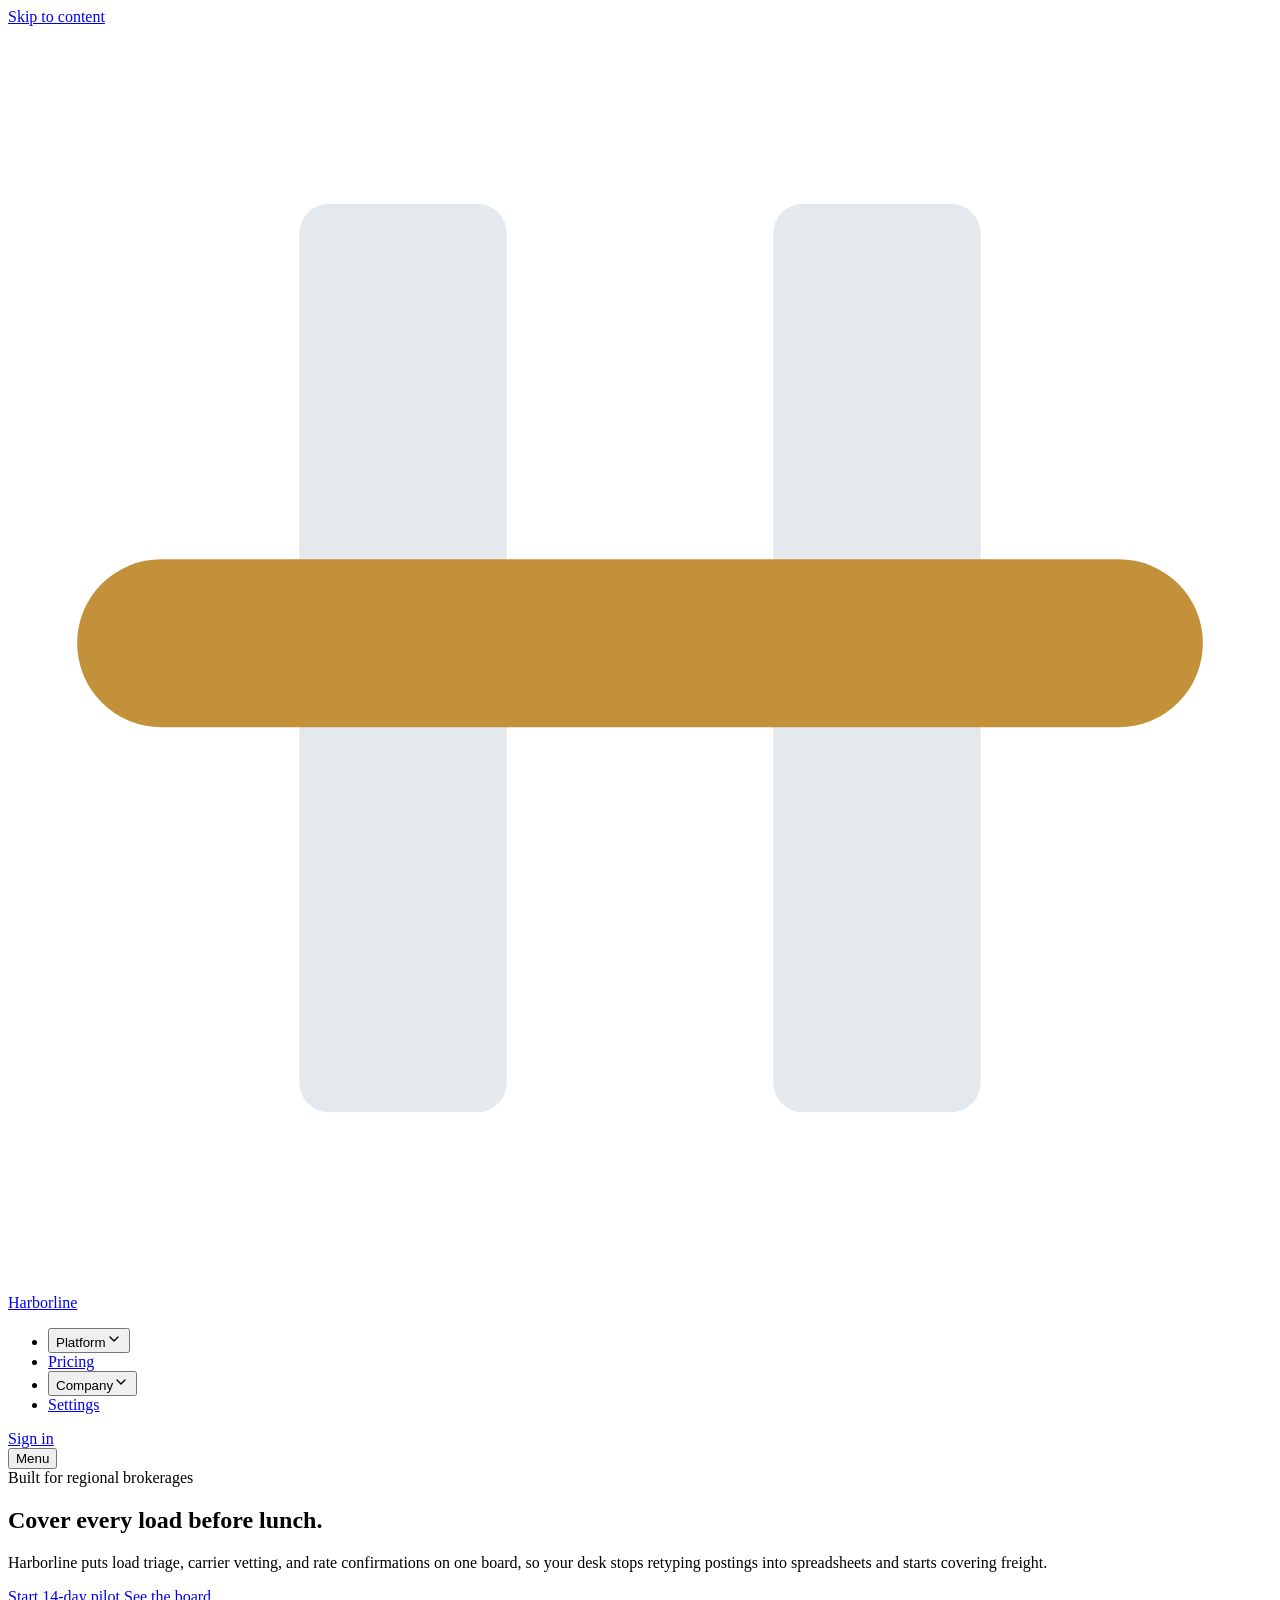
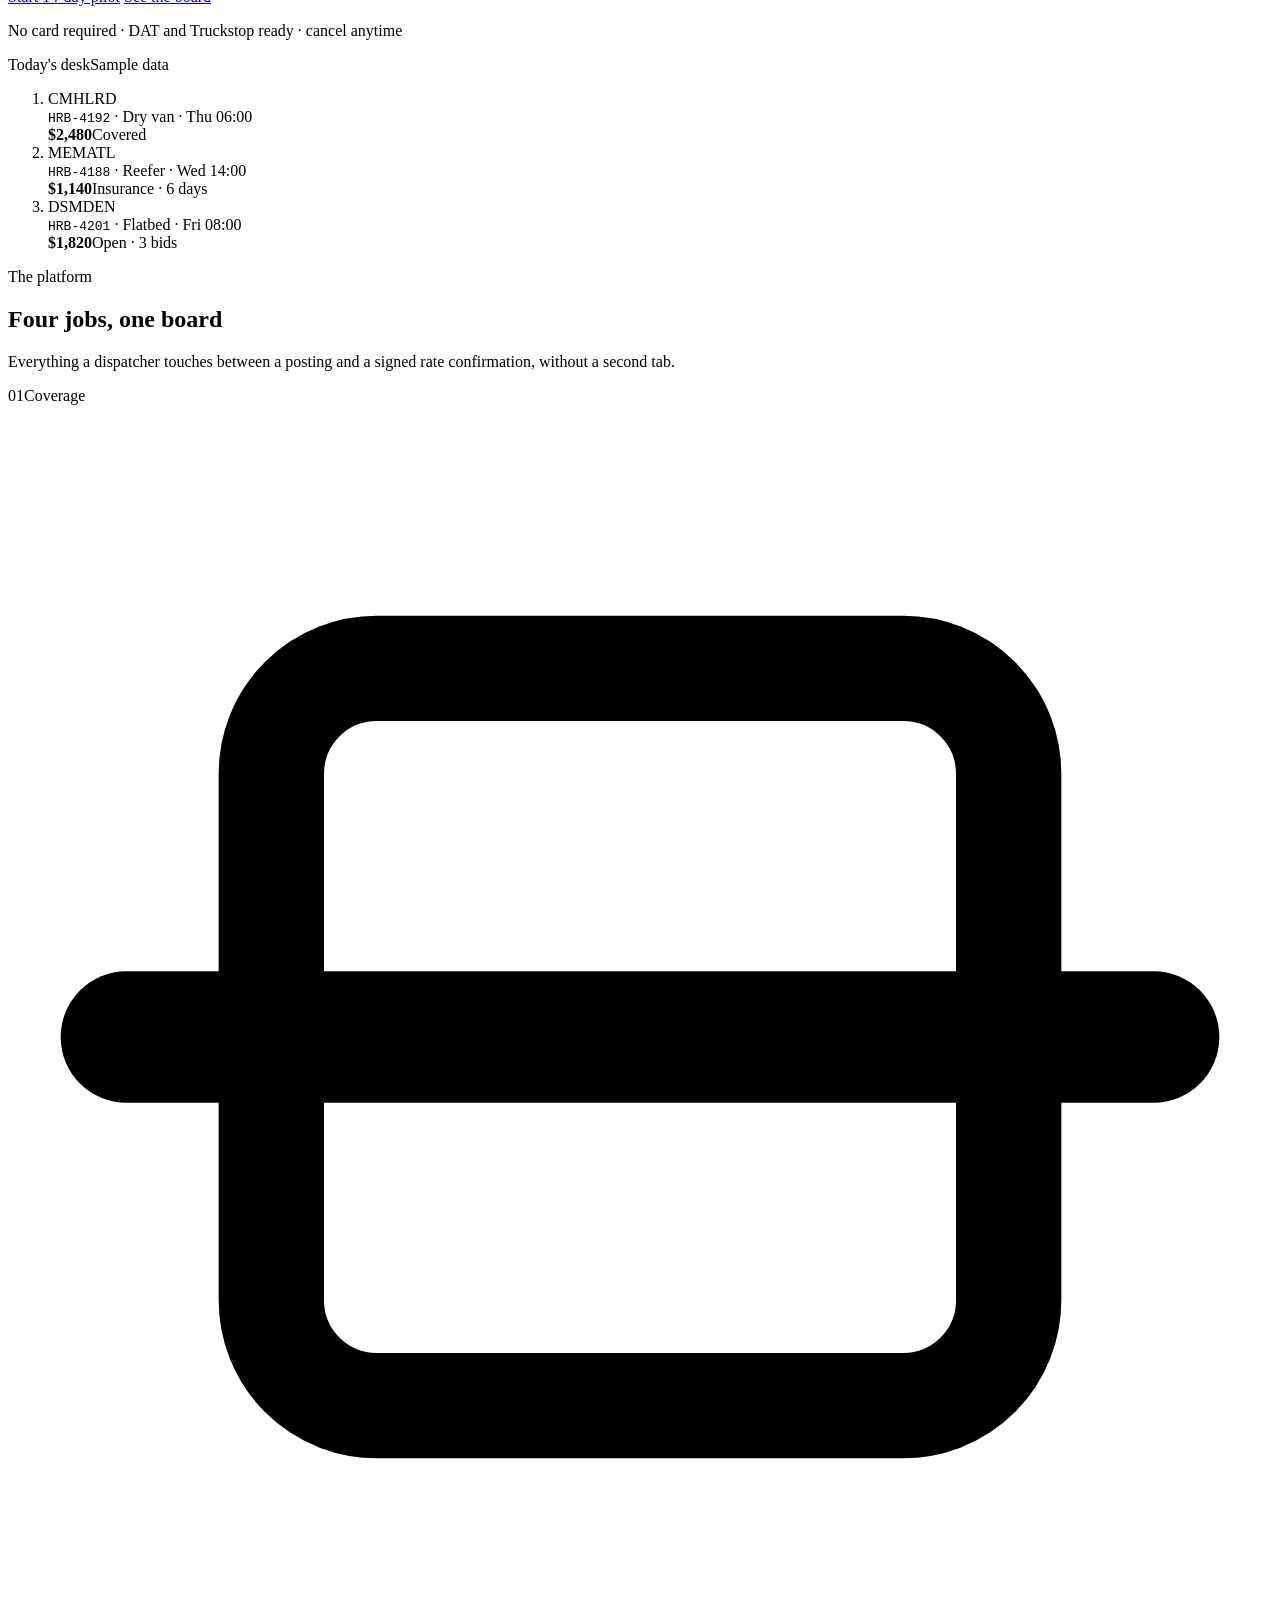
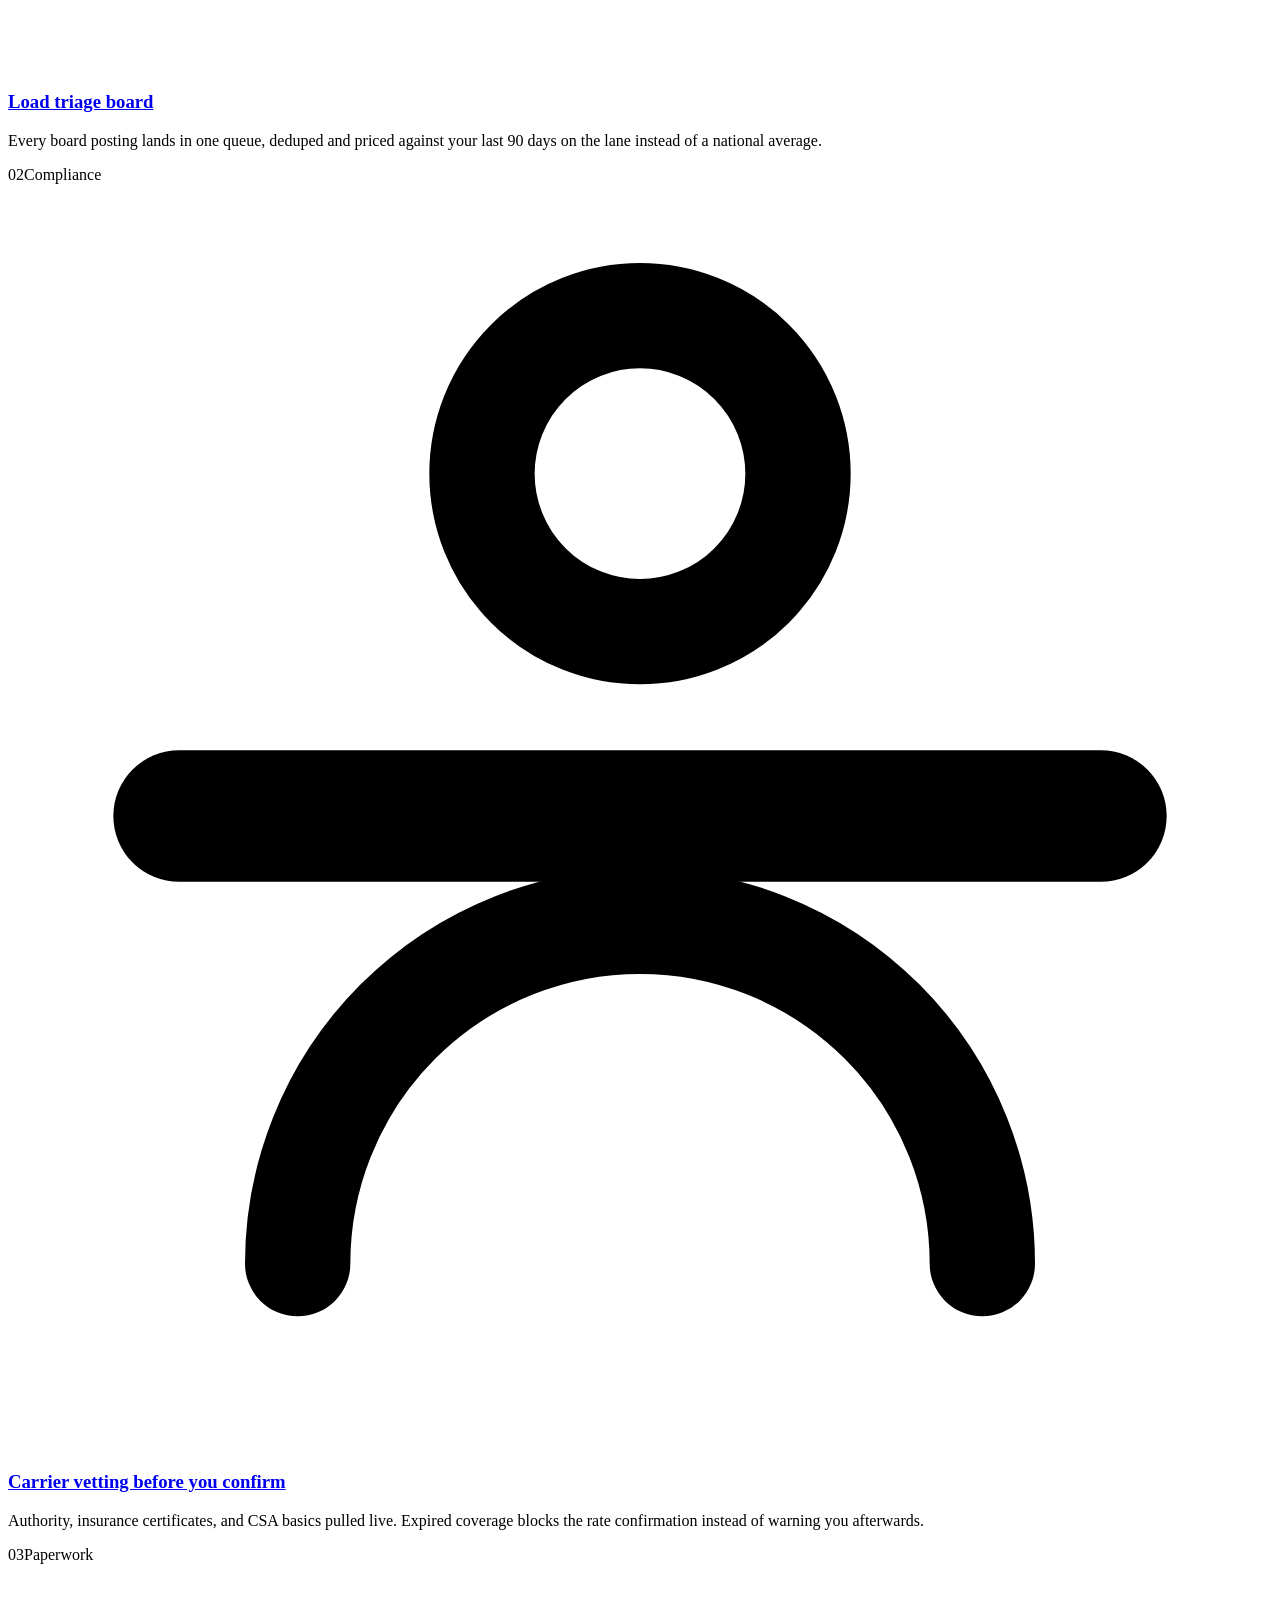
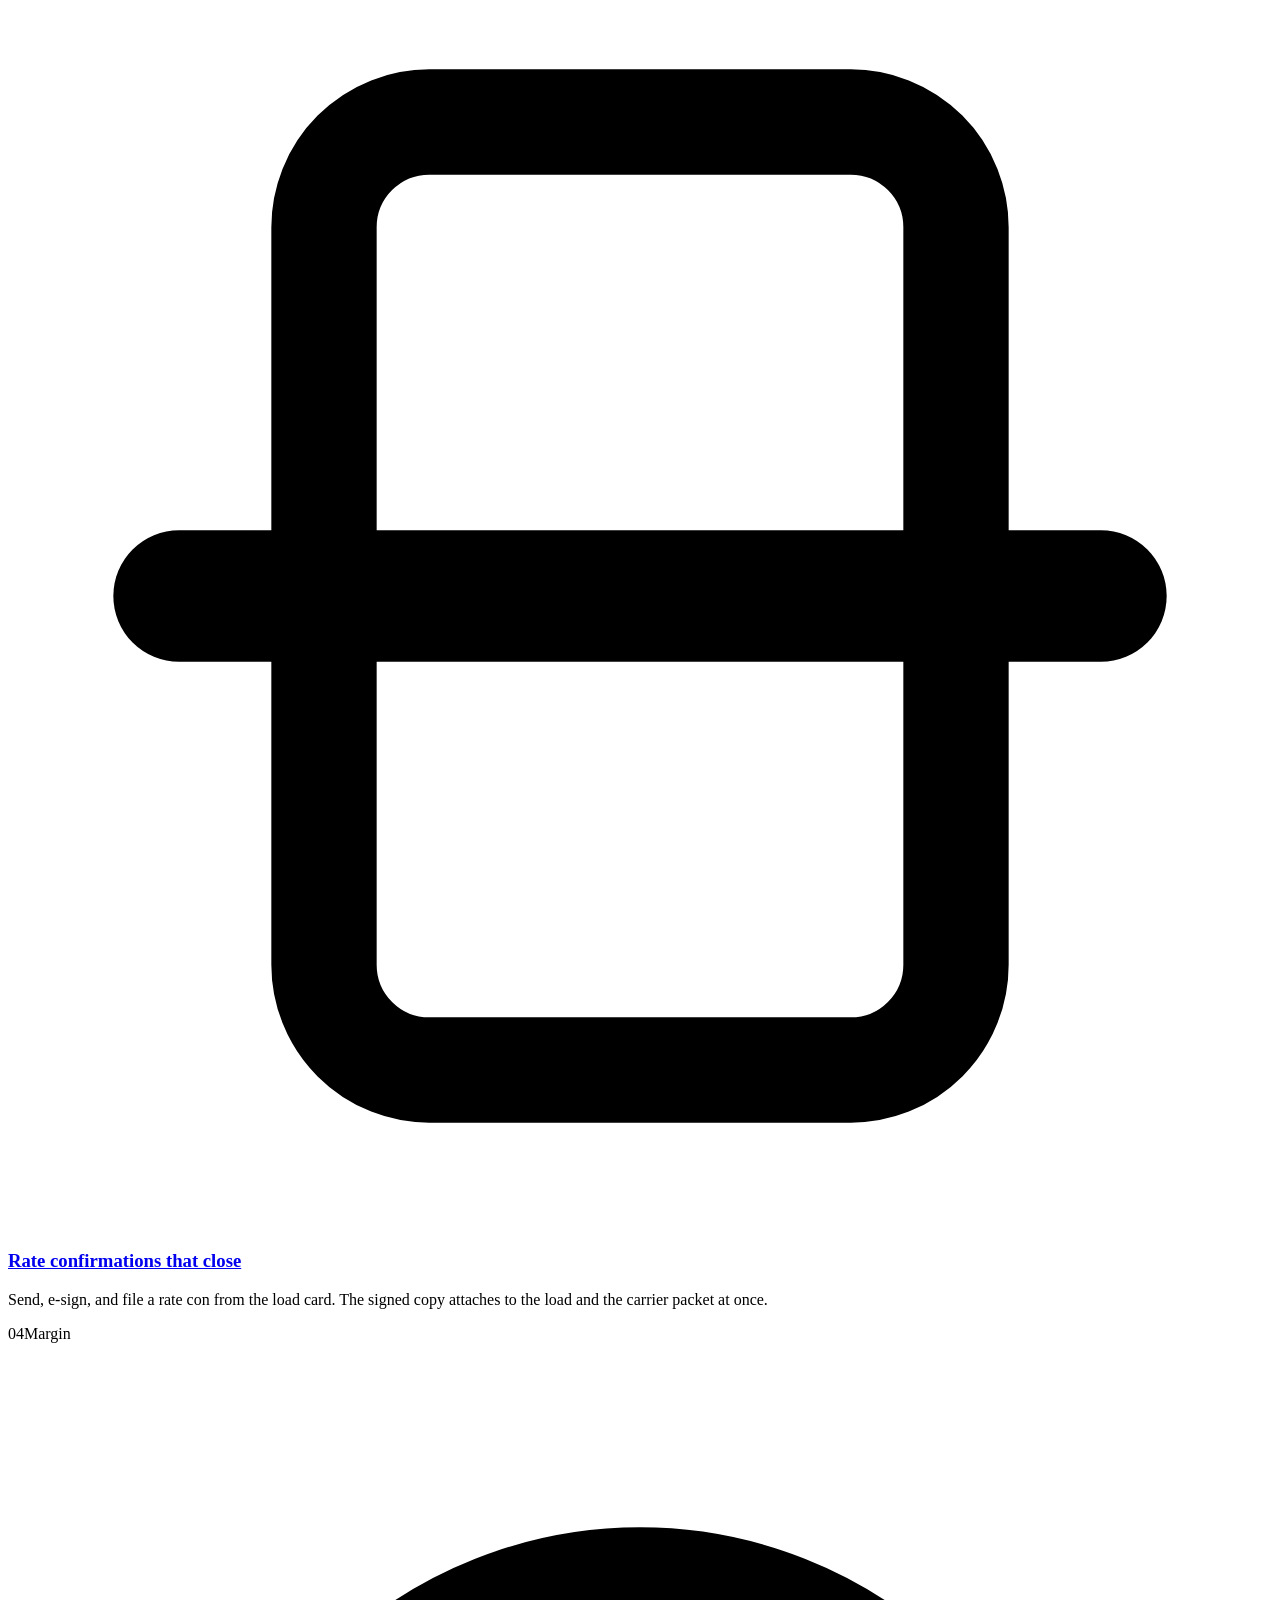
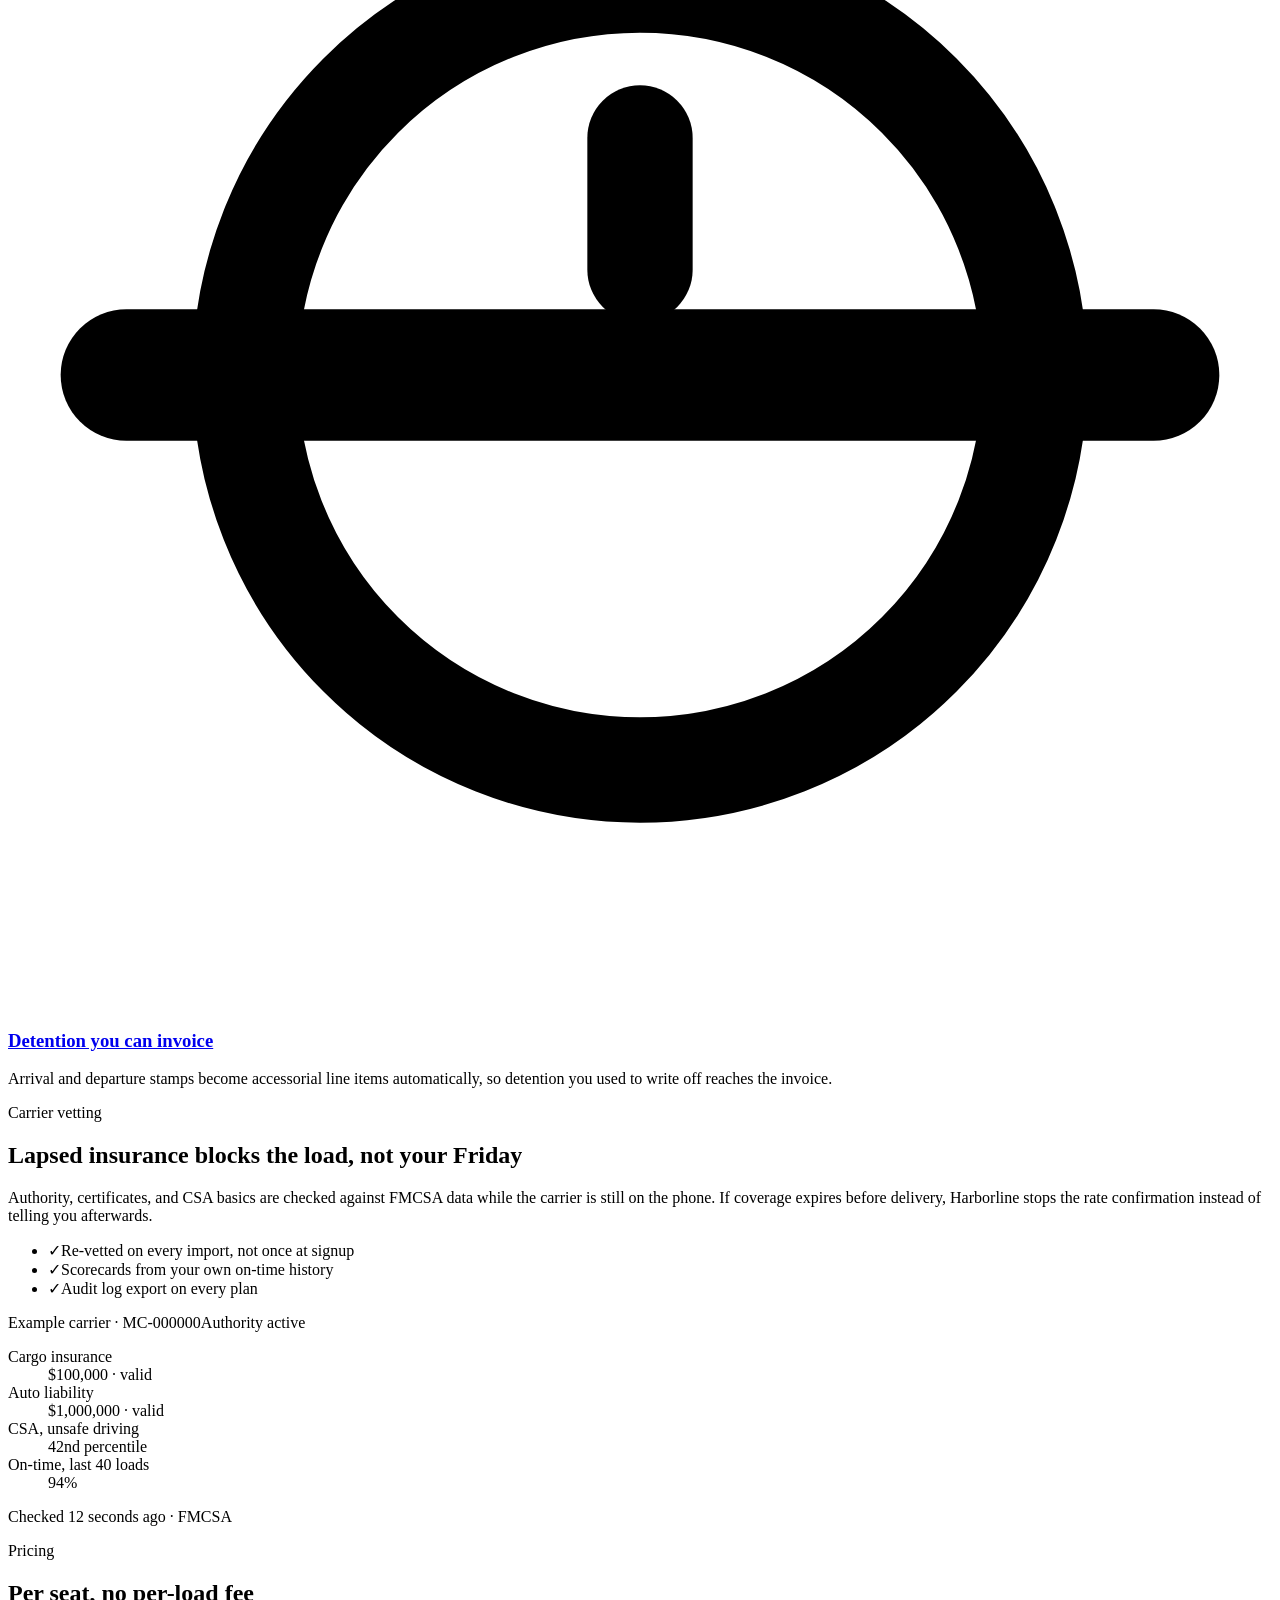
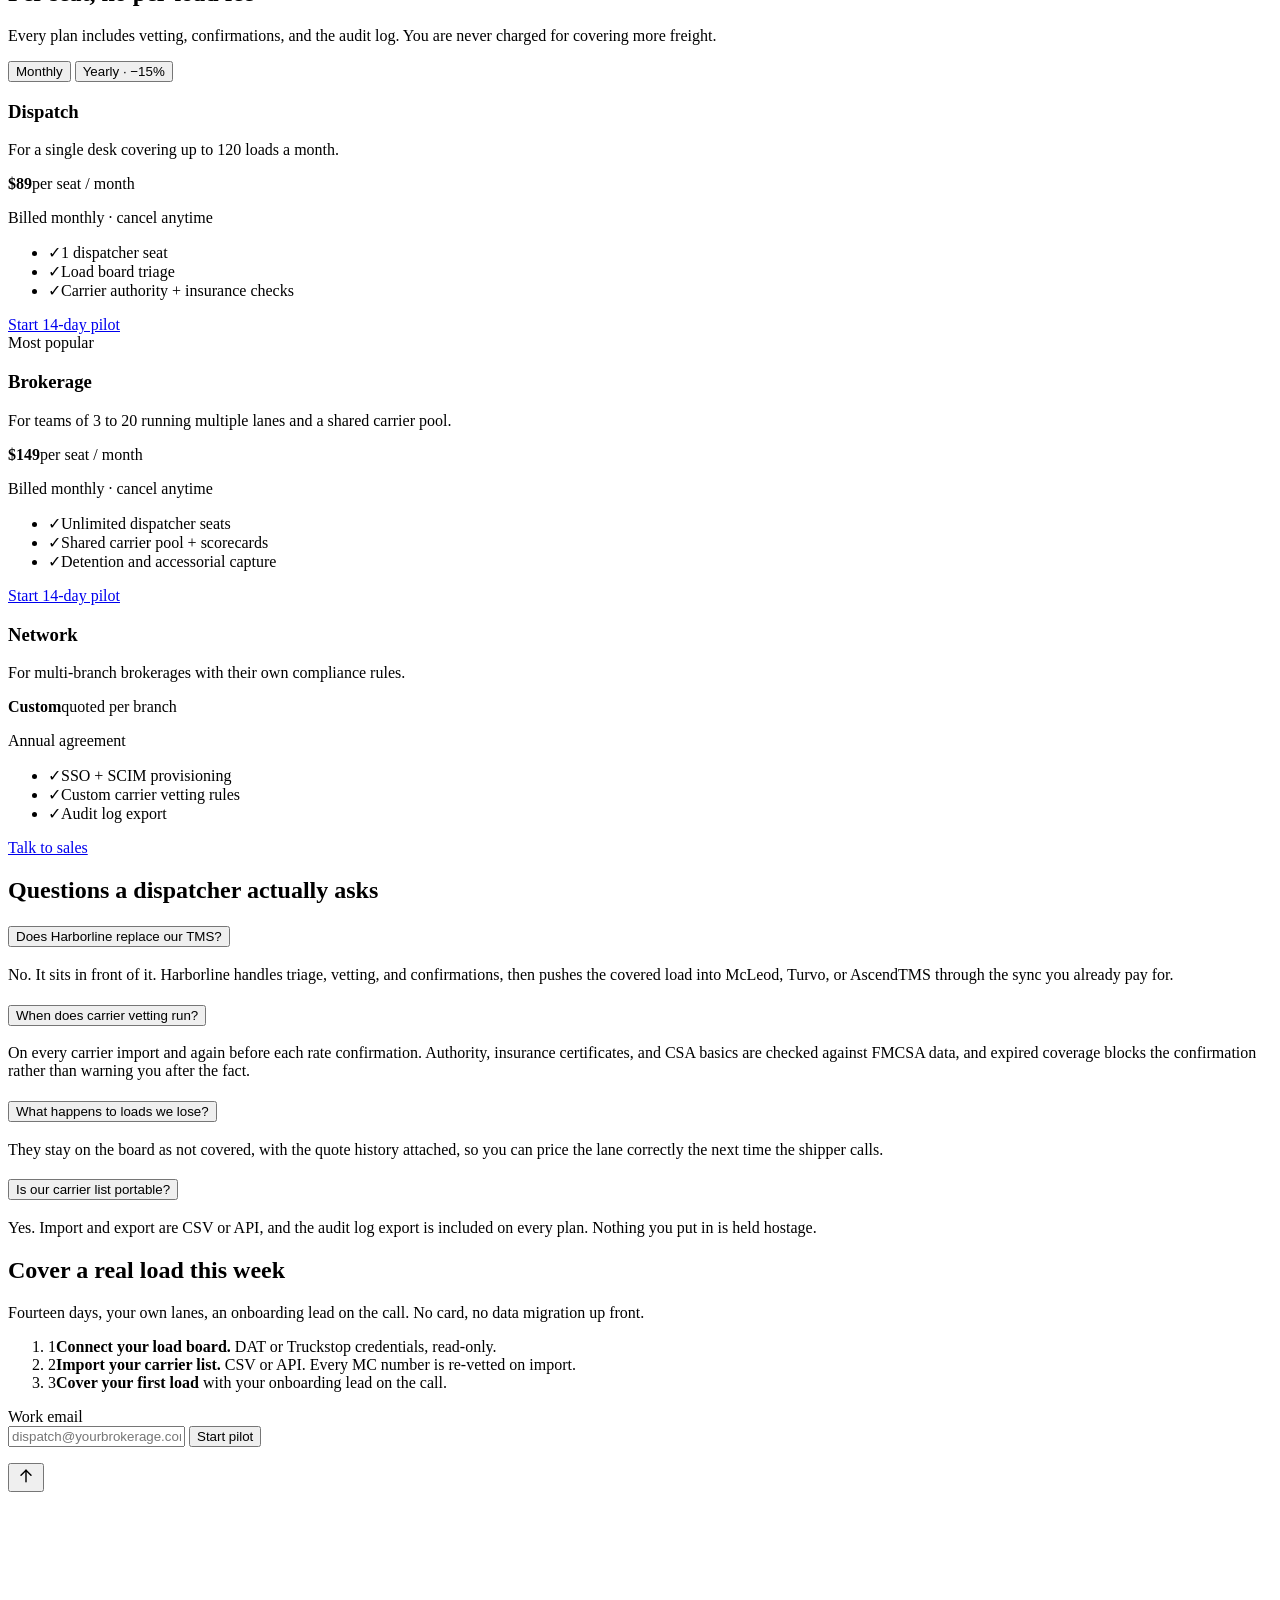
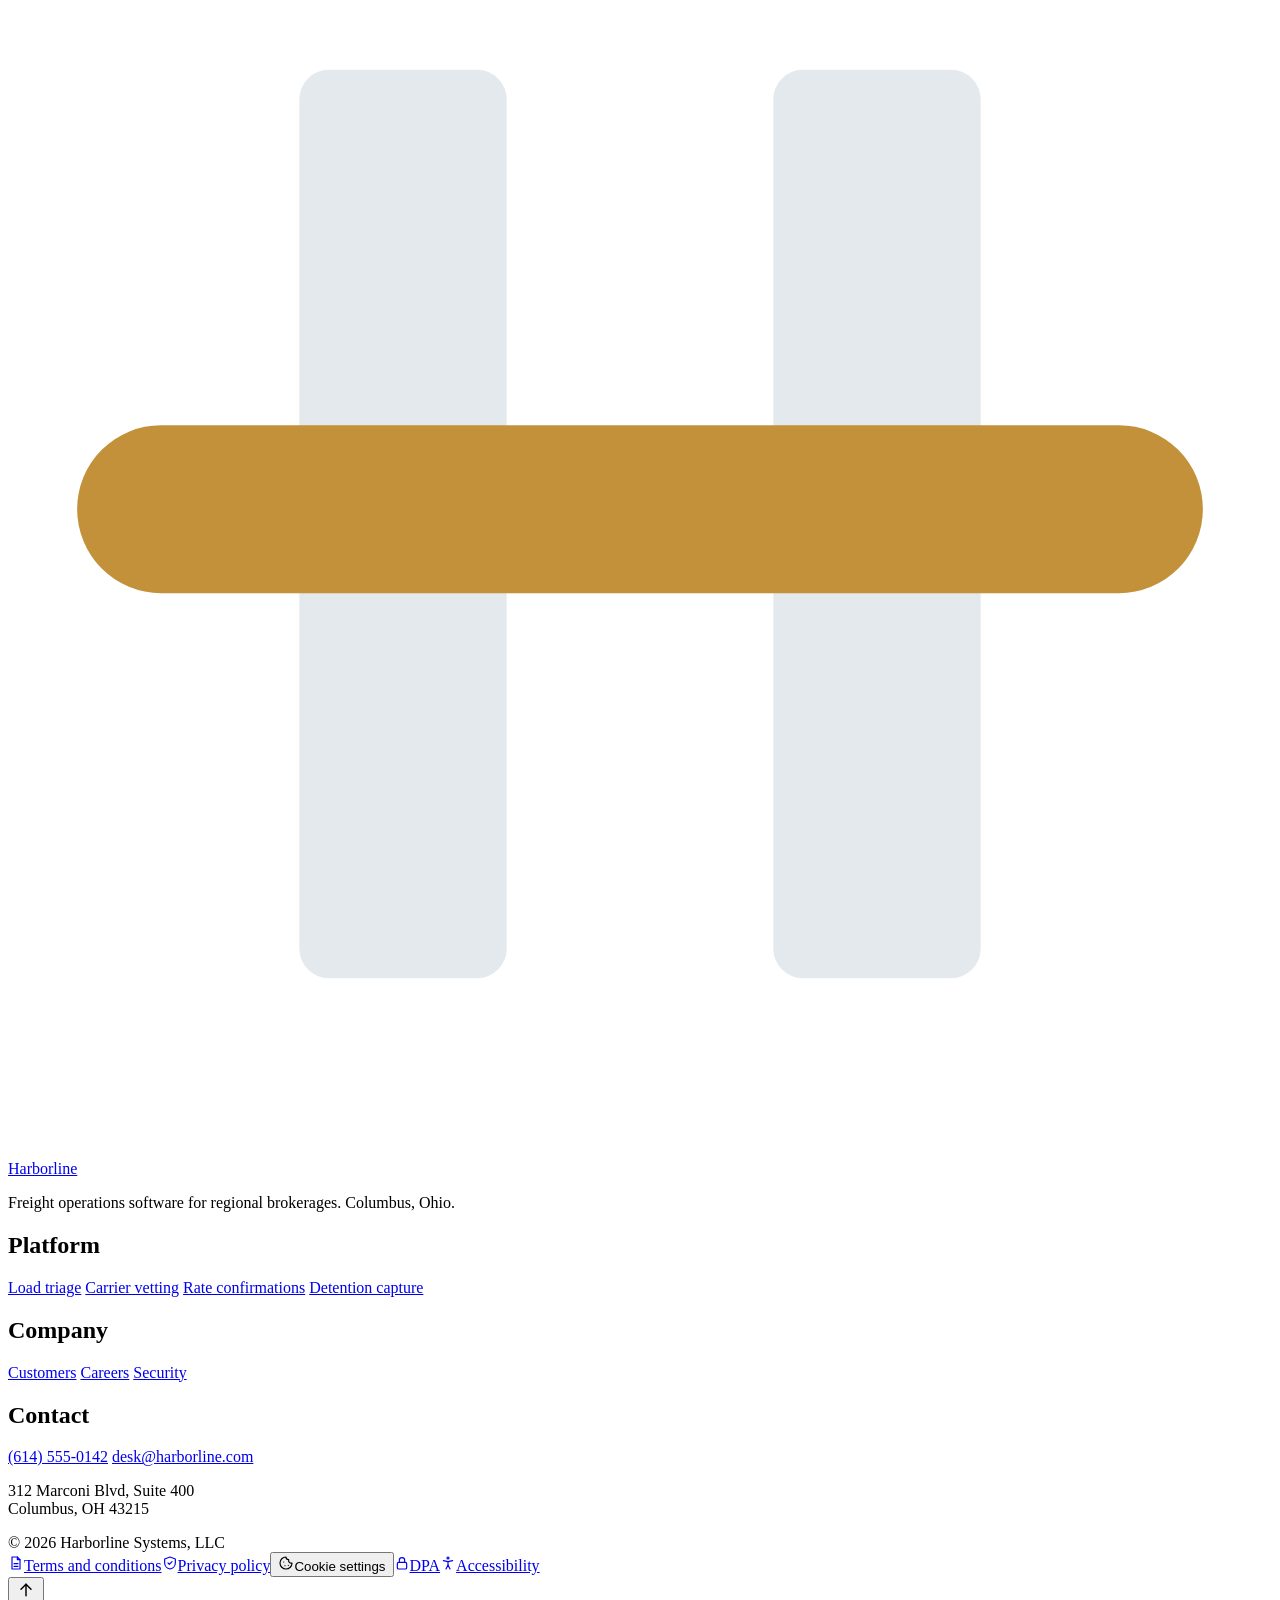
==== index.html @ fdb648ad "Add files via upload" ====
<!DOCTYPE html>
<html lang="en">
<head>
<meta charset="utf-8" />
<meta name="viewport" content="width=device-width, initial-scale=1" />
<title>Harborline: cover every load before lunch</title>
<meta name="description" content="Harborline is freight operations software for regional brokerages: load triage, 30-second carrier vetting, and rate confirmations that close, on one board." />
<meta name="robots" content="index,follow" />
<link rel="canonical" href="https://harborline.example.com/" />
<meta name="theme-color" content="#14181D" />
<meta property="og:type" content="website" />
<meta property="og:site_name" content="Harborline" />
<meta property="og:title" content="Harborline: cover every load before lunch" />
<meta property="og:description" content="Load triage, carrier vetting, and rate confirmations in one operations board for regional freight brokerages." />
<meta property="og:url" content="https://harborline.example.com/" />
<meta property="og:image" content="https://harborline.example.com/assets/og-image.png" />
<meta property="og:image:width" content="1200" />
<meta property="og:image:height" content="630" />
<meta property="og:image:alt" content="Harborline wordmark with the headline Cover every load before lunch, the last two words underlined by a brass marker, on a dark ink background" />
<meta name="twitter:card" content="summary_large_image" />
<meta name="twitter:title" content="Harborline: cover every load before lunch" />
<meta name="twitter:description" content="Load triage, carrier vetting, and rate confirmations in one operations board for regional freight brokerages." />
<meta name="twitter:image" content="https://harborline.example.com/assets/og-image.png" />
<link rel="icon" href="assets/logo/logo-mark.svg" type="image/svg+xml" />
<link rel="icon" href="assets/logo/favicon-32.png" type="image/png" sizes="32x32" />
<link rel="apple-touch-icon" href="assets/logo/apple-touch-icon.png" />
<link rel="manifest" href="site.webmanifest" />
<link rel="preconnect" href="https://fonts.googleapis.com" />
<link rel="preconnect" href="https://fonts.gstatic.com" crossorigin="anonymous" />
<link href="https://fonts.googleapis.com/css2?family=Geist:wght@400;500;600;700&amp;family=Geist+Mono:wght@400;500&amp;family=Instrument+Serif&amp;display=swap" rel="stylesheet" />
<link rel="stylesheet" href="css/styles.css?v=7" />
<script src="js/theme.js?v=5"></script>
<link rel="preload" href="js/main.js?v=6" as="script" />
<script type="application/ld+json">
{"@context":"https://schema.org","@type":"SoftwareApplication","name":"Harborline","applicationCategory":"BusinessApplication","operatingSystem":"Web","offers":{"@type":"Offer","price":"89","priceCurrency":"USD"},"description":"Freight operations software for regional brokerages: load triage, carrier vetting, rate confirmations."}
</script>
</head>
<body data-route="" data-root="">
<a class="hl-skip" href="#main">Skip to content</a>

<header class="hl-navbar" id="top">
  <div class="hl-navbar__inner">
    <a class="hl-navbar__brand" href="index.html" aria-label="Harborline, home"><svg class="hl-navbar__mark" viewBox="0 0 256 256" aria-hidden="true" focusable="false"><rect x="59" y="36" width="42" height="184" rx="6" fill="#E4E9ED"/><rect x="155" y="36" width="42" height="184" rx="6" fill="#E4E9ED"/><rect x="14" y="108" width="228" height="34" rx="17" fill="#C2913A"/></svg>Harborline</a>

    <nav class="hl-navbar__nav" aria-label="Main">
      <ul class="hl-navbar__list">
      <li class="hl-sub" data-sub>
        <button class="hl-navbar__link hl-sub__btn" type="button" id="sub-platform-btn" aria-expanded="false" aria-controls="sub-platform">Platform<svg class="hl-sub__chev" width="16" height="16" viewBox="0 0 24 24" fill="none" stroke="currentColor" stroke-width="2" stroke-linecap="round" stroke-linejoin="round" aria-hidden="true" focusable="false"><path d="M6 9l6 6 6-6"/></svg></button>
        <ul class="hl-sub__panel" id="sub-platform" aria-label="Platform" hidden>
          <li><a class="hl-sub__link" href="platform/load-triage/index.html"><svg class="hl-sub__icon" viewBox="0 0 24 24" aria-hidden="true" focusable="false"><rect x="5" y="5" width="14" height="14" rx="2" fill="none" stroke="currentColor" stroke-width="2" stroke-linecap="round" stroke-linejoin="round"></rect><rect class="hl-icon-bar" x="1" y="10.75" width="22" height="2.5" rx="1.25"></rect></svg><span class="hl-sub__text"><span class="hl-sub__title">Load triage</span><span class="hl-sub__desc">One queue for every board posting</span></span></a></li>
          <li><a class="hl-sub__link" href="platform/carrier-vetting/index.html"><svg class="hl-sub__icon" viewBox="0 0 24 24" aria-hidden="true" focusable="false"><circle cx="12" cy="5.5" r="3" fill="none" stroke="currentColor" stroke-width="2" stroke-linecap="round" stroke-linejoin="round"></circle><path d="M5.5 20.5a6.5 6.5 0 0 1 13 0" fill="none" stroke="currentColor" stroke-width="2" stroke-linecap="round" stroke-linejoin="round"></path><rect class="hl-icon-bar" x="2" y="10.75" width="20" height="2.5" rx="1.25"></rect></svg><span class="hl-sub__text"><span class="hl-sub__title">Carrier vetting</span><span class="hl-sub__desc">Authority and insurance checked before you confirm</span></span></a></li>
          <li><a class="hl-sub__link" href="platform/rate-confirmations/index.html"><svg class="hl-sub__icon" viewBox="0 0 24 24" aria-hidden="true" focusable="false"><rect x="6" y="3" width="12" height="18" rx="2" fill="none" stroke="currentColor" stroke-width="2" stroke-linecap="round" stroke-linejoin="round"></rect><rect class="hl-icon-bar" x="2" y="10.75" width="20" height="2.5" rx="1.25"></rect></svg><span class="hl-sub__text"><span class="hl-sub__title">Rate confirmations</span><span class="hl-sub__desc">Send, e-sign and file from the load card</span></span></a></li>
          <li><a class="hl-sub__link" href="platform/detention/index.html"><svg class="hl-sub__icon" viewBox="0 0 24 24" aria-hidden="true" focusable="false"><circle cx="12" cy="12" r="7.5" fill="none" stroke="currentColor" stroke-width="2" stroke-linecap="round" stroke-linejoin="round"></circle><path d="M12 7.5V10" fill="none" stroke="currentColor" stroke-width="2" stroke-linecap="round" stroke-linejoin="round"></path><rect class="hl-icon-bar" x="1" y="10.75" width="22" height="2.5" rx="1.25"></rect></svg><span class="hl-sub__text"><span class="hl-sub__title">Detention capture</span><span class="hl-sub__desc">Dock time turned into line items</span></span></a></li>
          <li class="hl-sub__foot"><a class="hl-sub__all" href="index.html#platform">Platform overview</a></li>
        </ul>
      </li>
      <li><a class="hl-navbar__link" href="index.html#pricing">Pricing</a></li>
      <li class="hl-sub" data-sub>
        <button class="hl-navbar__link hl-sub__btn" type="button" id="sub-company-btn" aria-expanded="false" aria-controls="sub-company">Company<svg class="hl-sub__chev" width="16" height="16" viewBox="0 0 24 24" fill="none" stroke="currentColor" stroke-width="2" stroke-linecap="round" stroke-linejoin="round" aria-hidden="true" focusable="false"><path d="M6 9l6 6 6-6"/></svg></button>
        <ul class="hl-sub__panel" id="sub-company" aria-label="Company" hidden>
          <li><a class="hl-sub__link" href="company/customers/index.html"><span class="hl-sub__text"><span class="hl-sub__title">Customers</span><span class="hl-sub__desc">Brokerages running Harborline</span></span></a></li>
          <li><a class="hl-sub__link" href="company/careers/index.html"><span class="hl-sub__text"><span class="hl-sub__title">Careers</span><span class="hl-sub__desc">Working on Harborline</span></span></a></li>
          <li><a class="hl-sub__link" href="company/security/index.html"><span class="hl-sub__text"><span class="hl-sub__title">Security</span><span class="hl-sub__desc">Access, audit trail and your data</span></span></a></li>

        </ul>
      </li>
      <li><a class="hl-navbar__link" href="settings/index.html">Settings</a></li>
      </ul>
    </nav>

    <div class="hl-navbar__actions">
      <a class="hl-btn hl-btn--quiet" href="sign-in/index.html">Sign in</a>
    </div>

    <button class="hl-navbar__toggle" type="button" id="navToggle" aria-expanded="false" aria-controls="navDrawer" aria-label="Open menu">
      <span class="hl-navbar__bars" aria-hidden="true"><span></span><span></span><span></span></span><span aria-hidden="true">Menu</span>
    </button>
  </div>

  <nav class="hl-navbar__drawer" id="navDrawer" aria-label="Main" hidden>
    <p class="hl-drawer__head">Platform</p>
    <ul class="hl-drawer__list"><li><a class="hl-navbar__drawer-link" href="platform/load-triage/index.html">Load triage</a></li><li><a class="hl-navbar__drawer-link" href="platform/carrier-vetting/index.html">Carrier vetting</a></li><li><a class="hl-navbar__drawer-link" href="platform/rate-confirmations/index.html">Rate confirmations</a></li><li><a class="hl-navbar__drawer-link" href="platform/detention/index.html">Detention capture</a></li></ul>
    <ul class="hl-drawer__list hl-drawer__list--top"><li><a class="hl-navbar__drawer-link" href="index.html#pricing">Pricing</a></li><li><a class="hl-navbar__drawer-link" href="settings/index.html">Settings</a></li><li><a class="hl-navbar__drawer-link" href="sign-in/index.html">Sign in</a></li></ul>
    <p class="hl-drawer__head">Company</p>
    <ul class="hl-drawer__list"><li><a class="hl-navbar__drawer-link" href="company/customers/index.html">Customers</a></li><li><a class="hl-navbar__drawer-link" href="company/careers/index.html">Careers</a></li><li><a class="hl-navbar__drawer-link" href="company/security/index.html">Security</a></li></ul>
  </nav>
</header>
<div class="hl-backdrop" id="navBackdrop" hidden></div>

<main id="main">

  <section class="hl-hero">
    <div class="hl-hero__bg" aria-hidden="true">
      <div class="hl-hero__sky"></div>
      <div class="hl-hero__glow"></div>
      <div class="hl-hero__line"></div>
      <div class="hl-hero__floor"><div class="hl-hero__plane"></div></div>
    </div>
    <div class="hl-hero__inner hl-container">
      <div class="hl-hero__copy">
        <span class="hl-eyebrow hl-eyebrow--pill">Built for regional brokerages</span>
        <h1 class="hl-hero__title" data-mark>Cover every load <span class="hl-mark">before lunch</span>.</h1>
        <p class="hl-hero__lead hl-lines" data-lines>Harborline puts load triage, carrier vetting, and rate confirmations on one board, so your desk stops retyping postings into spreadsheets and starts covering freight.</p>
        <div class="hl-hero__actions">
          <a class="hl-btn hl-btn--brass hl-btn--lg" href="#pilot">Start 14-day pilot</a>
          <a class="hl-btn hl-btn--outline-inverse hl-btn--lg" href="#platform">See the board</a>
        </div>
        <p class="hl-hero__fineprint">No card required · DAT and Truckstop ready · cancel anytime</p>
      </div>

      <div class="hl-feed" aria-label="Sample loads">
        <p class="hl-feed__head"><span class="hl-feed__live" aria-hidden="true"></span>Today's desk<span class="hl-feed__note">Sample data</span></p>
        <ol class="hl-feed__list">
          <li class="hl-feed__row" style="--i:0">
            <div class="hl-feed__lane"><span>CMH</span><span class="hl-feed__route" aria-hidden="true"></span><span>LRD</span></div>
            <div class="hl-feed__meta"><code>HRB-4192</code> · Dry van · Thu 06:00</div>
            <div class="hl-feed__end"><strong>$2,480</strong><span class="hl-feed__status hl-feed__status--ok">Covered</span></div>
          </li>
          <li class="hl-feed__row" style="--i:1">
            <div class="hl-feed__lane"><span>MEM</span><span class="hl-feed__route" aria-hidden="true"></span><span>ATL</span></div>
            <div class="hl-feed__meta"><code>HRB-4188</code> · Reefer · Wed 14:00</div>
            <div class="hl-feed__end"><strong>$1,140</strong><span class="hl-feed__status hl-feed__status--warn">Insurance · 6 days</span></div>
          </li>
          <li class="hl-feed__row" style="--i:2">
            <div class="hl-feed__lane"><span>DSM</span><span class="hl-feed__route" aria-hidden="true"></span><span>DEN</span></div>
            <div class="hl-feed__meta"><code>HRB-4201</code> · Flatbed · Fri 08:00</div>
            <div class="hl-feed__end"><strong>$1,820</strong><span class="hl-feed__status">Open · 3 bids</span></div>
          </li>
        </ol>
      </div>
    </div>
  </section>

  <section class="hl-section hl-section--canvas" id="platform">
    <div class="hl-container hl-stack">
      <div class="hl-section__head">
        <span class="hl-eyebrow hl-eyebrow--accent">The platform</span>
        <h2 class="hl-h2" data-mark>Four jobs, <span class="hl-mark">one board</span></h2>
        <p class="hl-lead hl-lines" data-lines>Everything a dispatcher touches between a posting and a signed rate confirmation, without a second tab.</p>
      </div>
      <div class="hl-grid hl-bento" data-bento>
        <article class="hl-feature hl-tile hl-tile--wide">
          <span class="hl-feature__top"><span>01</span><span class="hl-feature__tag">Coverage</span></span>
          <svg class="hl-feature__icon" viewBox="0 0 24 24" aria-hidden="true" focusable="false"><rect x="5" y="5" width="14" height="14" rx="2" fill="none" stroke="currentColor" stroke-width="2" stroke-linecap="round" stroke-linejoin="round"/><rect class="hl-icon-bar" x="1" y="10.75" width="22" height="2.5" rx="1.25"/></svg>
          <h3 class="hl-h3"><a class="hl-feature__link" href="platform/load-triage/index.html">Load triage board</a></h3>
          <p class="hl-body">Every board posting lands in one queue, deduped and priced against your last 90 days on the lane instead of a national average.</p>
        </article>
        <article class="hl-feature hl-tile hl-tile--tall">
          <span class="hl-feature__top"><span>02</span><span class="hl-feature__tag">Compliance</span></span>
          <svg class="hl-feature__icon" viewBox="0 0 24 24" aria-hidden="true" focusable="false"><circle cx="12" cy="5.5" r="3" fill="none" stroke="currentColor" stroke-width="2" stroke-linecap="round" stroke-linejoin="round"/><path d="M5.5 20.5a6.5 6.5 0 0 1 13 0" fill="none" stroke="currentColor" stroke-width="2" stroke-linecap="round" stroke-linejoin="round"/><rect class="hl-icon-bar" x="2" y="10.75" width="20" height="2.5" rx="1.25"/></svg>
          <h3 class="hl-h3"><a class="hl-feature__link" href="platform/carrier-vetting/index.html">Carrier vetting before you confirm</a></h3>
          <p class="hl-body">Authority, insurance certificates, and CSA basics pulled live. Expired coverage blocks the rate confirmation instead of warning you afterwards.</p>
        </article>
        <article class="hl-feature hl-tile">
          <span class="hl-feature__top"><span>03</span><span class="hl-feature__tag">Paperwork</span></span>
          <svg class="hl-feature__icon" viewBox="0 0 24 24" aria-hidden="true" focusable="false"><rect x="6" y="3" width="12" height="18" rx="2" fill="none" stroke="currentColor" stroke-width="2" stroke-linecap="round" stroke-linejoin="round"/><rect class="hl-icon-bar" x="2" y="10.75" width="20" height="2.5" rx="1.25"/></svg>
          <h3 class="hl-h3"><a class="hl-feature__link" href="platform/rate-confirmations/index.html">Rate confirmations that close</a></h3>
          <p class="hl-body">Send, e-sign, and file a rate con from the load card. The signed copy attaches to the load and the carrier packet at once.</p>
        </article>
        <article class="hl-feature hl-tile">
          <span class="hl-feature__top"><span>04</span><span class="hl-feature__tag">Margin</span></span>
          <svg class="hl-feature__icon" viewBox="0 0 24 24" aria-hidden="true" focusable="false"><circle cx="12" cy="12" r="7.5" fill="none" stroke="currentColor" stroke-width="2" stroke-linecap="round" stroke-linejoin="round"/><path d="M12 7.5V10" fill="none" stroke="currentColor" stroke-width="2" stroke-linecap="round" stroke-linejoin="round"/><rect class="hl-icon-bar" x="1" y="10.75" width="22" height="2.5" rx="1.25"/></svg>
          <h3 class="hl-h3"><a class="hl-feature__link" href="platform/detention/index.html">Detention you can invoice</a></h3>
          <p class="hl-body">Arrival and departure stamps become accessorial line items automatically, so detention you used to write off reaches the invoice.</p>
        </article>
      </div>
    </div>
  </section>

  <section class="hl-section hl-section--inverse" id="vetting">
    <div class="hl-container hl-split">
      <div class="hl-stack hl-stack--tight">
        <span class="hl-eyebrow hl-eyebrow--brass">Carrier vetting</span>
        <h2 class="hl-h2 hl-h2--inverse" data-mark>Lapsed insurance <span class="hl-mark">blocks the load</span>, not your Friday</h2>
        <p class="hl-lead hl-lead--inverse hl-lines" data-lines>Authority, certificates, and CSA basics are checked against FMCSA data while the carrier is still on the phone. If coverage expires before delivery, Harborline stops the rate confirmation instead of telling you afterwards.</p>
        <ul class="hl-ticks" data-reveal-items>
          <li><span aria-hidden="true">✓</span>Re-vetted on every import, not once at signup</li>
          <li><span aria-hidden="true">✓</span>Scorecards from your own on-time history</li>
          <li><span aria-hidden="true">✓</span>Audit log export on every plan</li>
        </ul>
      </div>

      <div class="hl-vetcard">
        <div class="hl-vetcard__head"><span class="hl-mono">Example carrier · MC-000000</span><span class="hl-badge hl-badge--ondark">Authority active</span></div>
        <dl class="hl-vetcard__rows">
          <div class="hl-vetcard__row"><dt>Cargo insurance</dt><dd>$100,000 · valid</dd></div>
          <div class="hl-vetcard__row"><dt>Auto liability</dt><dd>$1,000,000 · valid</dd></div>
          <div class="hl-vetcard__row"><dt>CSA, unsafe driving</dt><dd class="hl-vetcard__warn">42nd percentile</dd></div>
          <div class="hl-vetcard__row hl-vetcard__row--last"><dt>On-time, last 40 loads</dt><dd>94%</dd></div>
        </dl>
        <p class="hl-vetcard__stamp">Checked 12 seconds ago · FMCSA</p>
      </div>
    </div>
  </section>

  <section class="hl-section hl-section--canvas" id="pricing">
    <div class="hl-container hl-stack">
      <div class="hl-pricing__head">
        <div class="hl-section__head">
          <span class="hl-eyebrow hl-eyebrow--accent">Pricing</span>
          <h2 class="hl-h2" data-mark>Per seat, <span class="hl-mark">no per-load fee</span></h2>
          <p class="hl-lead hl-lines" data-lines>Every plan includes vetting, confirmations, and the audit log. You are never charged for covering more freight.</p>
        </div>
        <div class="hl-toggle" role="group" aria-label="Billing cycle">
          <button class="hl-toggle__btn is-active" type="button" data-cycle="monthly" aria-pressed="true">Monthly</button>
          <button class="hl-toggle__btn" type="button" data-cycle="yearly" aria-pressed="false">Yearly · −15%</button>
        </div>
      </div>

      <div class="hl-grid hl-grid--plans" data-plans>
        <article class="hl-plan">
          <div class="hl-plan__top"><h3 class="hl-h3">Dispatch</h3></div>
          <p class="hl-plan__blurb">For a single desk covering up to 120 loads a month.</p>
          <p class="hl-plan__price"><strong data-monthly="$89" data-yearly="$76">$89</strong><span>per seat / month</span></p>
          <p class="hl-plan__note" data-note-monthly="Billed monthly · cancel anytime" data-note-yearly="Billed yearly · 15% off">Billed monthly · cancel anytime</p>
          <ul class="hl-plan__list">
            <li><span aria-hidden="true">✓</span>1 dispatcher seat</li>
            <li><span aria-hidden="true">✓</span>Load board triage</li>
            <li><span aria-hidden="true">✓</span>Carrier authority + insurance checks</li>
          </ul>
          <a class="hl-btn hl-btn--primary hl-btn--block" href="#pilot">Start 14-day pilot</a>
        </article>

        <article class="hl-plan hl-plan--featured">
          <span class="hl-plan__pill">Most popular</span>
          <div class="hl-plan__top"><h3 class="hl-h3">Brokerage</h3></div>
          <p class="hl-plan__blurb">For teams of 3 to 20 running multiple lanes and a shared carrier pool.</p>
          <p class="hl-plan__price"><strong data-monthly="$149" data-yearly="$127">$149</strong><span>per seat / month</span></p>
          <p class="hl-plan__note" data-note-monthly="Billed monthly · cancel anytime" data-note-yearly="Billed yearly · 15% off">Billed monthly · cancel anytime</p>
          <ul class="hl-plan__list">
            <li><span aria-hidden="true">✓</span>Unlimited dispatcher seats</li>
            <li><span aria-hidden="true">✓</span>Shared carrier pool + scorecards</li>
            <li><span aria-hidden="true">✓</span>Detention and accessorial capture</li>
          </ul>
          <a class="hl-btn hl-btn--brass hl-btn--block" href="#pilot">Start 14-day pilot</a>
        </article>

        <article class="hl-plan">
          <div class="hl-plan__top"><h3 class="hl-h3">Network</h3></div>
          <p class="hl-plan__blurb">For multi-branch brokerages with their own compliance rules.</p>
          <p class="hl-plan__price"><strong>Custom</strong><span>quoted per branch</span></p>
          <p class="hl-plan__note">Annual agreement</p>
          <ul class="hl-plan__list">
            <li><span aria-hidden="true">✓</span>SSO + SCIM provisioning</li>
            <li><span aria-hidden="true">✓</span>Custom carrier vetting rules</li>
            <li><span aria-hidden="true">✓</span>Audit log export</li>
          </ul>
          <a class="hl-btn hl-btn--primary hl-btn--block" href="#pilot">Talk to sales</a>
        </article>
      </div>
    </div>
  </section>

  <section class="hl-section hl-section--canvas hl-section--ruled">
    <div class="hl-faq">
      <h2 class="hl-h2" data-mark>Questions a dispatcher <span class="hl-mark">actually asks</span></h2>
      <div class="hl-faq__list">
        <div class="hl-faq__item is-open">
          <h3 class="hl-faq__h"><button class="hl-faq__q" type="button" id="faq-q-1" aria-expanded="true" aria-controls="faq-a-1"><span class="hl-faq__qtext">Does Harborline replace our TMS?</span><span class="hl-faq__icon" aria-hidden="true"><span class="hl-faq__bar"></span><span class="hl-faq__bar hl-faq__bar--v"></span></span></button></h3>
          <div class="hl-faq__a" id="faq-a-1" role="region" aria-labelledby="faq-q-1"><div class="hl-faq__inner"><p>No. It sits in front of it. Harborline handles triage, vetting, and confirmations, then pushes the covered load into McLeod, Turvo, or AscendTMS through the sync you already pay for.</p></div></div>
        </div>
        <div class="hl-faq__item">
          <h3 class="hl-faq__h"><button class="hl-faq__q" type="button" id="faq-q-2" aria-expanded="false" aria-controls="faq-a-2"><span class="hl-faq__qtext">When does carrier vetting run?</span><span class="hl-faq__icon" aria-hidden="true"><span class="hl-faq__bar"></span><span class="hl-faq__bar hl-faq__bar--v"></span></span></button></h3>
          <div class="hl-faq__a" id="faq-a-2" role="region" aria-labelledby="faq-q-2" inert><div class="hl-faq__inner"><p>On every carrier import and again before each rate confirmation. Authority, insurance certificates, and CSA basics are checked against FMCSA data, and expired coverage blocks the confirmation rather than warning you after the fact.</p></div></div>
        </div>
        <div class="hl-faq__item">
          <h3 class="hl-faq__h"><button class="hl-faq__q" type="button" id="faq-q-3" aria-expanded="false" aria-controls="faq-a-3"><span class="hl-faq__qtext">What happens to loads we lose?</span><span class="hl-faq__icon" aria-hidden="true"><span class="hl-faq__bar"></span><span class="hl-faq__bar hl-faq__bar--v"></span></span></button></h3>
          <div class="hl-faq__a" id="faq-a-3" role="region" aria-labelledby="faq-q-3" inert><div class="hl-faq__inner"><p>They stay on the board as not covered, with the quote history attached, so you can price the lane correctly the next time the shipper calls.</p></div></div>
        </div>
        <div class="hl-faq__item">
          <h3 class="hl-faq__h"><button class="hl-faq__q" type="button" id="faq-q-4" aria-expanded="false" aria-controls="faq-a-4"><span class="hl-faq__qtext">Is our carrier list portable?</span><span class="hl-faq__icon" aria-hidden="true"><span class="hl-faq__bar"></span><span class="hl-faq__bar hl-faq__bar--v"></span></span></button></h3>
          <div class="hl-faq__a" id="faq-a-4" role="region" aria-labelledby="faq-q-4" inert><div class="hl-faq__inner"><p>Yes. Import and export are CSV or API, and the audit log export is included on every plan. Nothing you put in is held hostage.</p></div></div>
        </div>
      </div>
    </div>
  </section>

  <section class="hl-section hl-section--inverse" id="pilot">
    <div class="hl-container hl-split hl-split--center">
      <div class="hl-stack hl-stack--tight">
        <h2 class="hl-h2 hl-h2--inverse" data-mark>Cover a real load <span class="hl-mark">this week</span></h2>
        <p class="hl-lead hl-lead--inverse hl-lines" data-lines>Fourteen days, your own lanes, an onboarding lead on the call. No card, no data migration up front.</p>
        <ol class="hl-pilotsteps" data-reveal-items>
          <li><span class="hl-pilotsteps__n">1</span><span><strong>Connect your load board.</strong> DAT or Truckstop credentials, read-only.</span></li>
          <li><span class="hl-pilotsteps__n">2</span><span><strong>Import your carrier list.</strong> CSV or API. Every MC number is re-vetted on import.</span></li>
          <li><span class="hl-pilotsteps__n">3</span><span><strong>Cover your first load</strong> with your onboarding lead on the call.</span></li>
        </ol>
      </div>
      <form class="hl-form" id="pilotForm" novalidate="novalidate">
        <label class="hl-form__label" for="email">Work email</label>
        <div class="hl-form__row">
          <input class="hl-form__input" id="email" name="email" type="email" required="required" autocomplete="email" placeholder="dispatch@yourbrokerage.com" />
          <button class="hl-btn hl-btn--brass hl-btn--lg hl-btn--ring" type="submit"><span class="hl-btn__spin" aria-hidden="true"></span><span class="hl-btn__label">Start pilot</span></button>
        </div>
        <p class="hl-form__note" id="formNote" role="status" aria-live="polite"></p>
      </form>
    </div>
  </section>

</main>

<footer class="hl-footer" id="site-footer">
  <button class="hl-totop hl-totop--docked" type="button" data-totop aria-label="Back to top"><svg width="20" height="20" viewBox="0 0 24 24" fill="none" stroke="currentColor" stroke-width="1.75" stroke-linecap="round" stroke-linejoin="round" aria-hidden="true" focusable="false"><path d="M12 19V5"/><path d="M6 11l6-6 6 6"/></svg></button>
  <div class="hl-container hl-grid hl-grid--footer">
    <div class="hl-footer__brandcol">
      <a class="hl-footer__brand" href="index.html"><svg class="hl-navbar__mark" viewBox="0 0 256 256" aria-hidden="true" focusable="false"><rect x="59" y="36" width="42" height="184" rx="6" fill="#E4E9ED"/><rect x="155" y="36" width="42" height="184" rx="6" fill="#E4E9ED"/><rect x="14" y="108" width="228" height="34" rx="17" fill="#C2913A"/></svg>Harborline</a>
      <p class="hl-footer__blurb">Freight operations software for regional brokerages. Columbus, Ohio.</p>
    </div>
    <nav class="hl-footer__col" aria-labelledby="ft-platform">
      <h2 class="hl-footer__head" id="ft-platform">Platform</h2>
      <a href="platform/load-triage/index.html">Load triage</a>
      <a href="platform/carrier-vetting/index.html">Carrier vetting</a>
      <a href="platform/rate-confirmations/index.html">Rate confirmations</a>
      <a href="platform/detention/index.html">Detention capture</a>
    </nav>
    <nav class="hl-footer__col" aria-labelledby="ft-company">
      <h2 class="hl-footer__head" id="ft-company">Company</h2>
      <a href="company/customers/index.html">Customers</a>
      <a href="company/careers/index.html">Careers</a>
      <a href="company/security/index.html">Security</a>
    </nav>
    <div class="hl-footer__col">
      <h2 class="hl-footer__head">Contact</h2>
      <a href="tel:+16145550142">(614) 555-0142</a>
      <a href="mailto:desk@harborline.com">desk@harborline.com</a>
      <p class="hl-footer__addr">312 Marconi Blvd, Suite 400<br />Columbus, OH 43215</p>
    </div>
  </div>
  <div class="hl-container hl-footer__legal">
    <span>© 2026 Harborline Systems, LLC</span>
    <nav class="hl-footer__legalnav" aria-label="Legal"><a href="legal/terms/index.html"><svg width="16" height="16" viewBox="0 0 24 24" fill="none" stroke="currentColor" stroke-width="1.75" stroke-linecap="round" stroke-linejoin="round" aria-hidden="true" focusable="false"><path d="M14 3H6v18h12V7z"/><path d="M14 3v4h4"/><path d="M9 13h6"/><path d="M9 17h6"/></svg>Terms and conditions</a><a href="legal/privacy/index.html"><svg width="16" height="16" viewBox="0 0 24 24" fill="none" stroke="currentColor" stroke-width="1.75" stroke-linecap="round" stroke-linejoin="round" aria-hidden="true" focusable="false"><path d="M12 3l8 3v6c0 4.5-3.4 8.3-8 9-4.6-.7-8-4.5-8-9V6z"/><path d="M9 12l2 2 4-4"/></svg>Privacy policy</a><button class="hl-footer__cookie" type="button" data-cookie-open><svg width="16" height="16" viewBox="0 0 24 24" fill="none" stroke="currentColor" stroke-width="1.75" stroke-linecap="round" stroke-linejoin="round" aria-hidden="true" focusable="false"><path d="M12 3a9 9 0 1 0 9 9 4 4 0 0 1-5-5 4 4 0 0 1-4-4z"/><path d="M8.5 10.5v.01"/><path d="M15.5 15.5v.01"/><path d="M10.5 16v.01"/></svg>Cookie settings</button><a href="legal/dpa/index.html"><svg width="16" height="16" viewBox="0 0 24 24" fill="none" stroke="currentColor" stroke-width="1.75" stroke-linecap="round" stroke-linejoin="round" aria-hidden="true" focusable="false"><rect x="5" y="11" width="14" height="10" rx="2"/><path d="M8 11V8a4 4 0 0 1 8 0v3"/></svg>DPA</a><a href="legal/accessibility/index.html"><svg width="16" height="16" viewBox="0 0 24 24" fill="none" stroke="currentColor" stroke-width="1.75" stroke-linecap="round" stroke-linejoin="round" aria-hidden="true" focusable="false"><circle cx="12" cy="4.5" r="1.5"/><path d="M5 8.5l7 1.5 7-1.5"/><path d="M12 10v5"/><path d="M9 21l3-6 3 6"/></svg>Accessibility</a></nav>
  </div>
</footer>
<button class="hl-totop hl-totop--floating" type="button" id="toTop" data-totop aria-label="Back to top" aria-hidden="true" tabindex="-1"><svg width="20" height="20" viewBox="0 0 24 24" fill="none" stroke="currentColor" stroke-width="1.75" stroke-linecap="round" stroke-linejoin="round" aria-hidden="true" focusable="false"><path d="M12 19V5"/><path d="M6 11l6-6 6 6"/></svg></button>
<div class="hl-modal" id="cookieModal" hidden>
  <div class="hl-modal__box" role="dialog" aria-modal="true" aria-labelledby="ck-title" aria-describedby="ck-desc">
    <div class="hl-modal__head"><h2 class="hl-modal__title" id="ck-title">Cookie settings</h2><button class="hl-modal__close" type="button" data-cookie-close aria-label="Close cookie settings"><svg width="20" height="20" viewBox="0 0 24 24" fill="none" stroke="currentColor" stroke-width="1.75" stroke-linecap="round" aria-hidden="true" focusable="false"><path d="M6 6l12 12"/><path d="M18 6L6 18"/></svg></button></div>
    <p class="hl-modal__desc" id="ck-desc">This site sets no cookies and runs no analytics or ads. It keeps a few items in this browser so the site looks the way you left it. Choose what it may keep.</p>
    <fieldset class="hl-modal__options"><legend class="hl-sr">Storage choices</legend>
      <label class="hl-modal__opt" for="ck-essential"><input type="checkbox" id="ck-essential" checked="checked" disabled="disabled" /><span><span class="hl-modal__opt-title">Essential, always on</span><span class="hl-modal__opt-desc">Remembers these choices.</span></span></label>
      <label class="hl-modal__opt" for="ck-display"><input type="checkbox" id="ck-display" /><span><span class="hl-modal__opt-title">Display settings</span><span class="hl-modal__opt-desc">Theme and text size from the Settings page. Turning this off deletes the saved copy.</span></span></label>
    </fieldset>
    <div class="hl-modal__actions"><button class="hl-btn hl-btn--primary hl-btn--lg" type="button" data-cookie-save>Save choices</button><button class="hl-btn hl-btn--ghost hl-btn--lg" type="button" data-cookie-close>Cancel</button><a class="hl-modal__link" href="legal/privacy/index.html">Privacy policy</a></div>
  </div>
</div>
<div class="hl-toast" id="toast" role="status" aria-live="polite"></div>

<script src="js/main.js?v=6" defer="defer"></script>
</body>
</html>
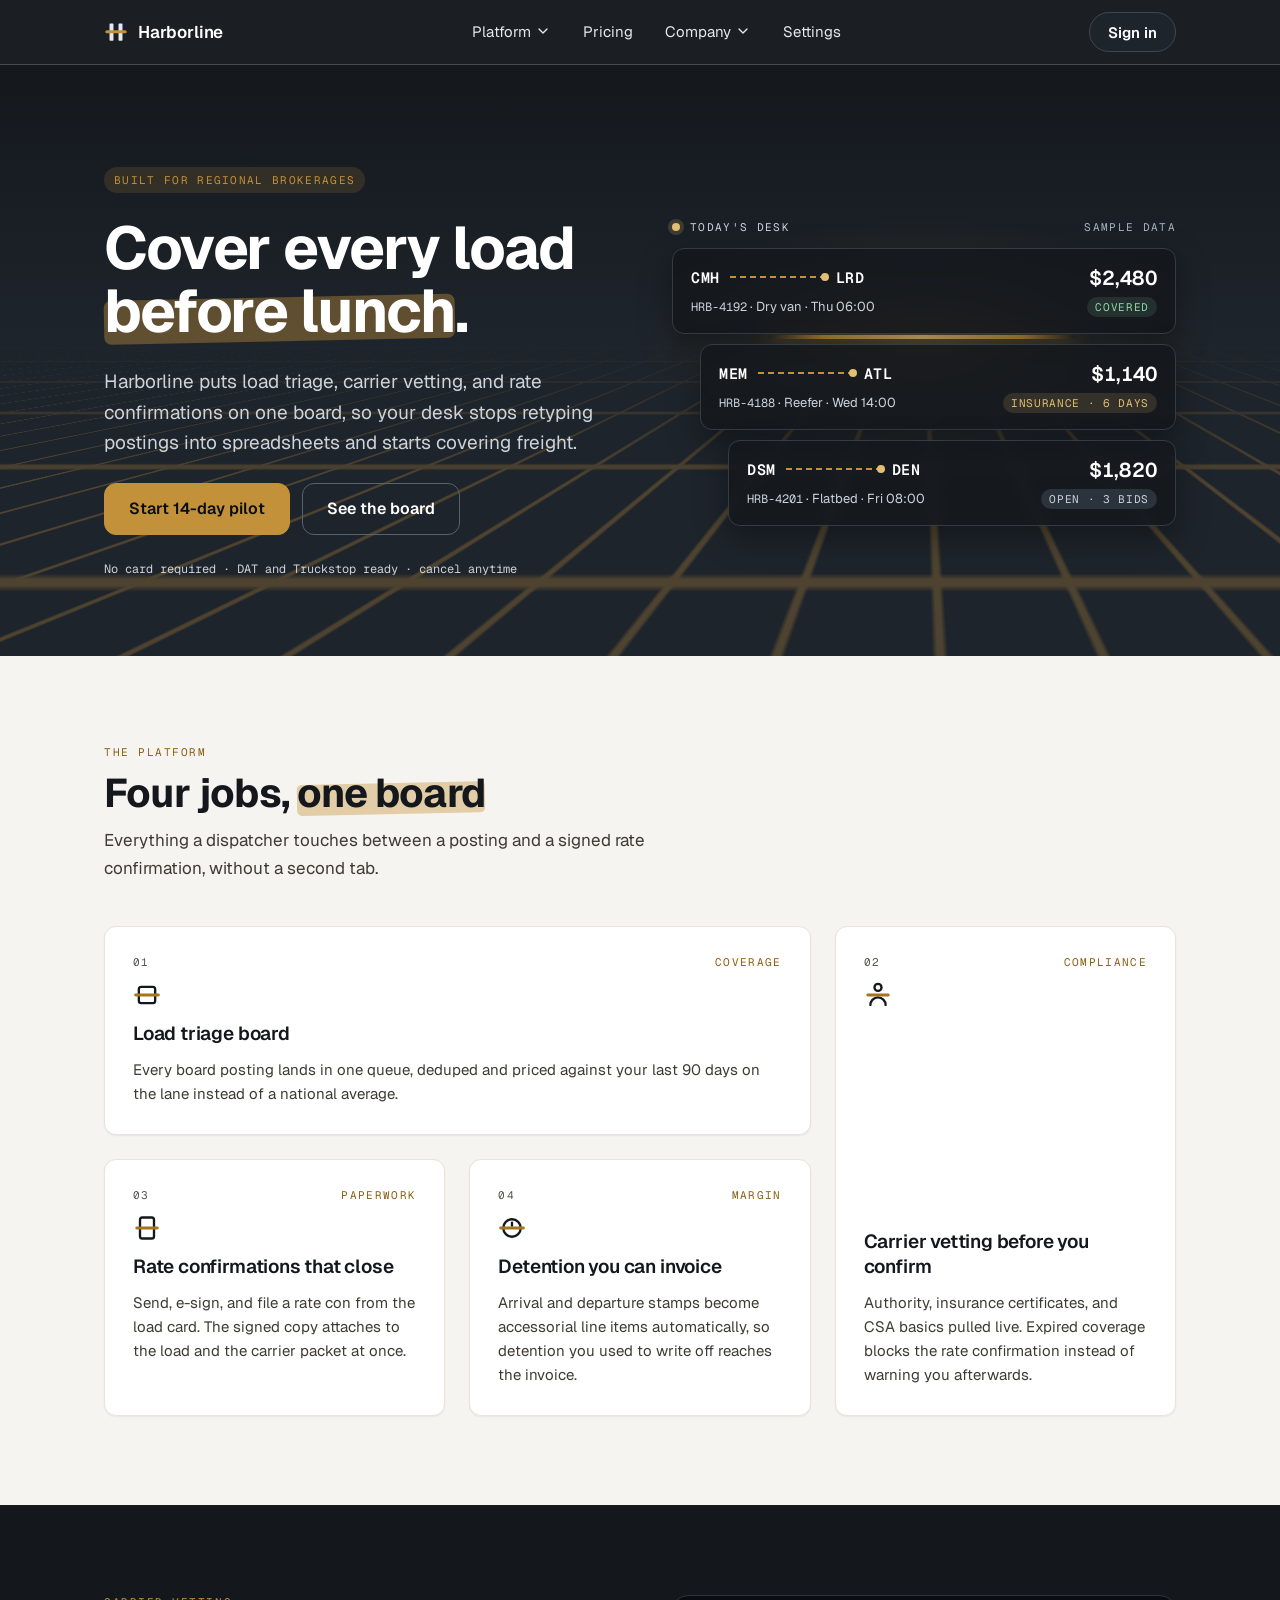
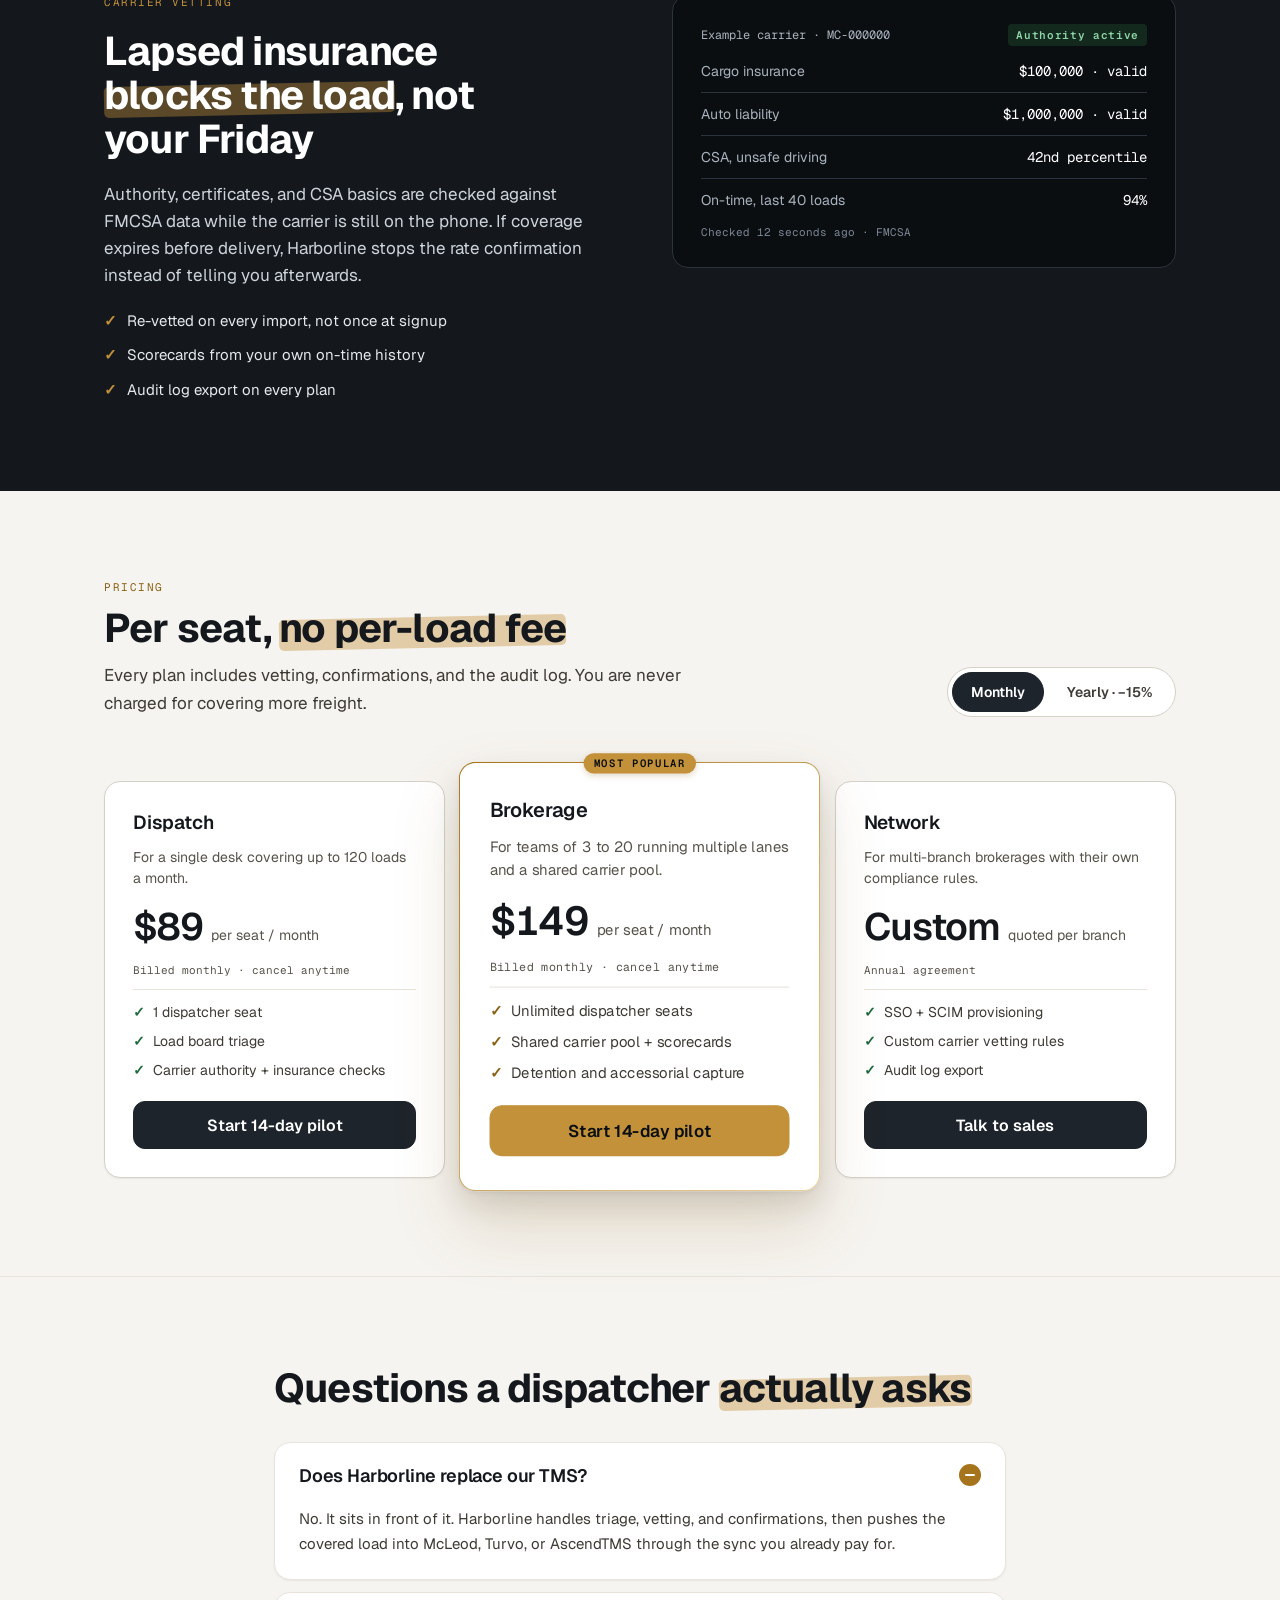
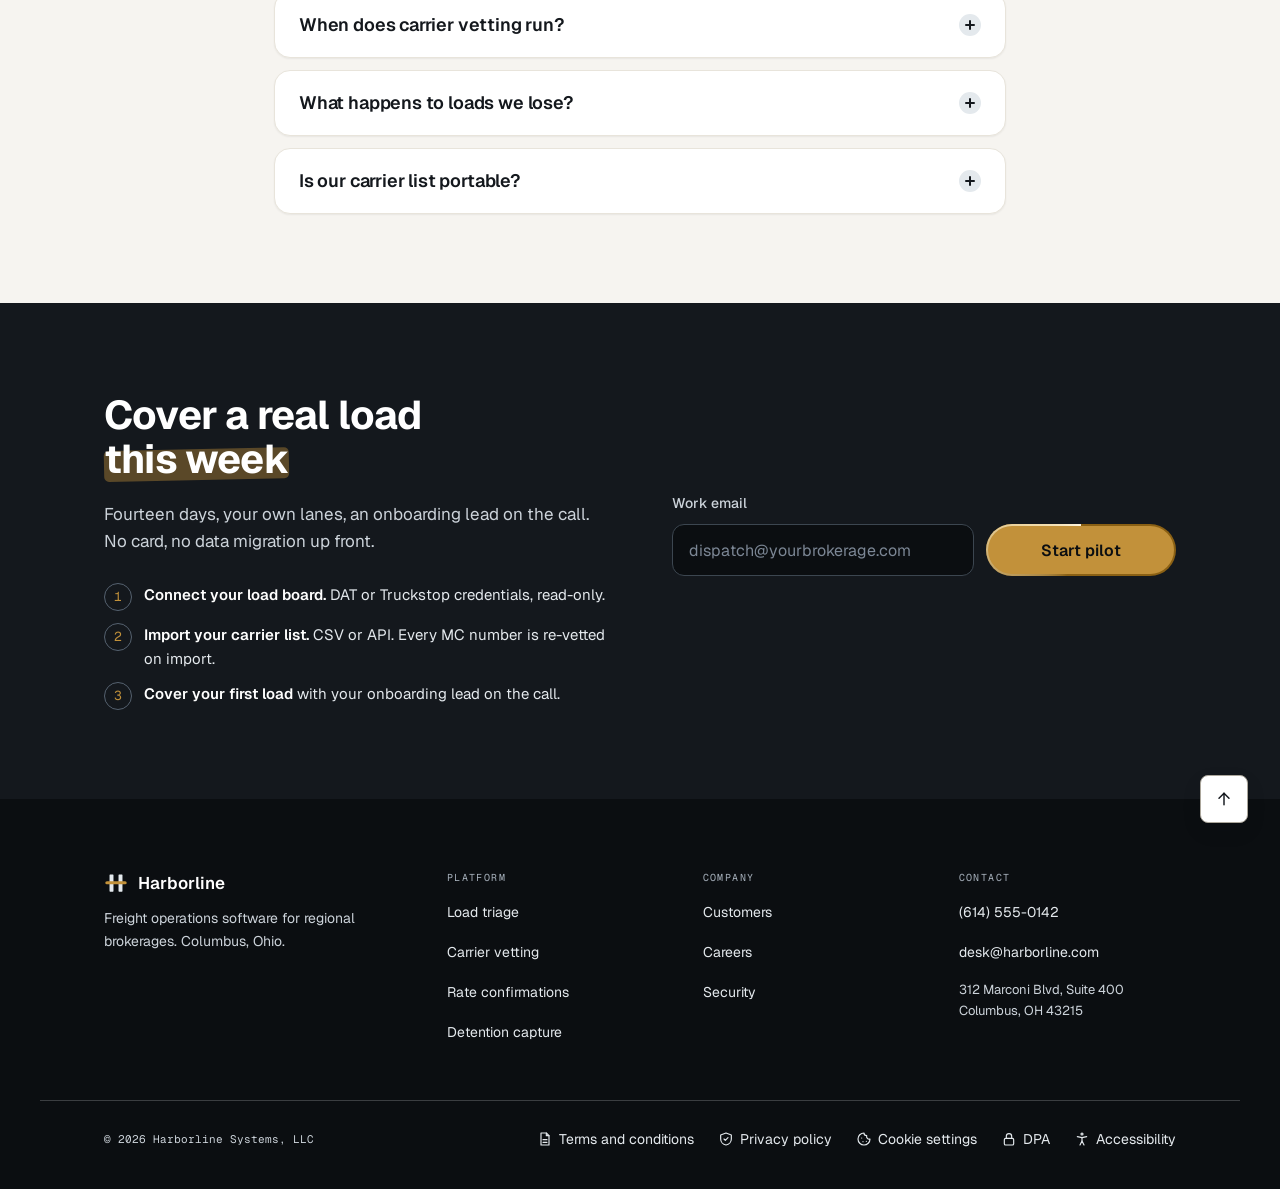
==== commit b913158b: "Add files via upload" ====
--- a/index.html
+++ b/index.html
@@ -1,36 +1,36 @@
 <!DOCTYPE html>
 <html lang="en">
 <head>
-<meta charset="utf-8" />
-<meta name="viewport" content="width=device-width, initial-scale=1" />
+<meta charset="utf-8">
+<meta name="viewport" content="width=device-width, initial-scale=1">
 <title>Harborline: cover every load before lunch</title>
-<meta name="description" content="Harborline is freight operations software for regional brokerages: load triage, 30-second carrier vetting, and rate confirmations that close, on one board." />
-<meta name="robots" content="index,follow" />
-<link rel="canonical" href="https://harborline.example.com/" />
-<meta name="theme-color" content="#14181D" />
-<meta property="og:type" content="website" />
-<meta property="og:site_name" content="Harborline" />
-<meta property="og:title" content="Harborline: cover every load before lunch" />
-<meta property="og:description" content="Load triage, carrier vetting, and rate confirmations in one operations board for regional freight brokerages." />
-<meta property="og:url" content="https://harborline.example.com/" />
-<meta property="og:image" content="https://harborline.example.com/assets/og-image.png" />
-<meta property="og:image:width" content="1200" />
-<meta property="og:image:height" content="630" />
-<meta property="og:image:alt" content="Harborline wordmark with the headline Cover every load before lunch, the last two words underlined by a brass marker, on a dark ink background" />
-<meta name="twitter:card" content="summary_large_image" />
-<meta name="twitter:title" content="Harborline: cover every load before lunch" />
-<meta name="twitter:description" content="Load triage, carrier vetting, and rate confirmations in one operations board for regional freight brokerages." />
-<meta name="twitter:image" content="https://harborline.example.com/assets/og-image.png" />
-<link rel="icon" href="assets/logo/logo-mark.svg" type="image/svg+xml" />
-<link rel="icon" href="assets/logo/favicon-32.png" type="image/png" sizes="32x32" />
-<link rel="apple-touch-icon" href="assets/logo/apple-touch-icon.png" />
-<link rel="manifest" href="site.webmanifest" />
-<link rel="preconnect" href="https://fonts.googleapis.com" />
-<link rel="preconnect" href="https://fonts.gstatic.com" crossorigin="anonymous" />
-<link href="https://fonts.googleapis.com/css2?family=Geist:wght@400;500;600;700&amp;family=Geist+Mono:wght@400;500&amp;family=Instrument+Serif&amp;display=swap" rel="stylesheet" />
-<link rel="stylesheet" href="css/styles.css?v=7" />
-<script src="js/theme.js?v=5"></script>
-<link rel="preload" href="js/main.js?v=6" as="script" />
+<meta name="description" content="Harborline is freight operations software for regional brokerages: load triage, 30-second carrier vetting, and rate confirmations that close, on one board.">
+<meta name="robots" content="index,follow">
+<link rel="canonical" href="https://harborline.example.com/">
+<meta name="theme-color" content="#14181D">
+<meta property="og:type" content="website">
+<meta property="og:site_name" content="Harborline">
+<meta property="og:title" content="Harborline: cover every load before lunch">
+<meta property="og:description" content="Load triage, carrier vetting, and rate confirmations in one operations board for regional freight brokerages.">
+<meta property="og:url" content="https://harborline.example.com/">
+<meta property="og:image" content="https://harborline.example.com/assets/og-image.png">
+<meta property="og:image:width" content="1200">
+<meta property="og:image:height" content="630">
+<meta property="og:image:alt" content="Harborline wordmark with the headline Cover every load before lunch, the last two words underlined by a brass marker, on a dark ink background">
+<meta name="twitter:card" content="summary_large_image">
+<meta name="twitter:title" content="Harborline: cover every load before lunch">
+<meta name="twitter:description" content="Load triage, carrier vetting, and rate confirmations in one operations board for regional freight brokerages.">
+<meta name="twitter:image" content="https://harborline.example.com/assets/og-image.png">
+<link rel="icon" href="assets/logo/logo-mark.svg" type="image/svg+xml">
+<link rel="icon" href="assets/logo/favicon-32.png" type="image/png" sizes="32x32">
+<link rel="apple-touch-icon" href="assets/logo/apple-touch-icon.png">
+<link rel="manifest" href="site.webmanifest">
+<link rel="preconnect" href="https://fonts.googleapis.com">
+<link rel="preconnect" href="https://fonts.gstatic.com" crossorigin="anonymous">
+<link href="https://fonts.googleapis.com/css2?family=Geist:wght@400;500;600;700&amp;family=Geist+Mono:wght@400;500&amp;family=Instrument+Serif&amp;display=swap" rel="stylesheet">
+<link rel="stylesheet" href="css/styles.css?v=e7fd9453">
+<script src="js/theme.js?v=02d43f2d"></script>
+<link rel="preload" href="js/main.js?v=f95671fb" as="script">
 <script type="application/ld+json">
 {"@context":"https://schema.org","@type":"SoftwareApplication","name":"Harborline","applicationCategory":"BusinessApplication","operatingSystem":"Web","offers":{"@type":"Offer","price":"89","priceCurrency":"USD"},"description":"Freight operations software for regional brokerages: load triage, carrier vetting, rate confirmations."}
 </script>
@@ -108,7 +108,7 @@
         <p class="hl-hero__fineprint">No card required · DAT and Truckstop ready · cancel anytime</p>
       </div>
 
-      <div class="hl-feed" aria-label="Sample loads">
+      <div class="hl-feed" role="group" aria-label="Sample loads">
         <p class="hl-feed__head"><span class="hl-feed__live" aria-hidden="true"></span>Today's desk<span class="hl-feed__note">Sample data</span></p>
         <ol class="hl-feed__list">
           <li class="hl-feed__row" style="--i:0">
@@ -289,7 +289,7 @@
       <form class="hl-form" id="pilotForm" novalidate="novalidate">
         <label class="hl-form__label" for="email">Work email</label>
         <div class="hl-form__row">
-          <input class="hl-form__input" id="email" name="email" type="email" required="required" autocomplete="email" placeholder="dispatch@yourbrokerage.com" />
+          <input class="hl-form__input" id="email" name="email" type="email" required="required" autocomplete="email" placeholder="dispatch@yourbrokerage.com">
           <button class="hl-btn hl-btn--brass hl-btn--lg hl-btn--ring" type="submit"><span class="hl-btn__spin" aria-hidden="true"></span><span class="hl-btn__label">Start pilot</span></button>
         </div>
         <p class="hl-form__note" id="formNote" role="status" aria-live="polite"></p>
@@ -323,7 +323,7 @@
       <h2 class="hl-footer__head">Contact</h2>
       <a href="tel:+16145550142">(614) 555-0142</a>
       <a href="mailto:desk@harborline.com">desk@harborline.com</a>
-      <p class="hl-footer__addr">312 Marconi Blvd, Suite 400<br />Columbus, OH 43215</p>
+      <p class="hl-footer__addr">312 Marconi Blvd, Suite 400<br>Columbus, OH 43215</p>
     </div>
   </div>
   <div class="hl-container hl-footer__legal">
@@ -337,14 +337,14 @@
     <div class="hl-modal__head"><h2 class="hl-modal__title" id="ck-title">Cookie settings</h2><button class="hl-modal__close" type="button" data-cookie-close aria-label="Close cookie settings"><svg width="20" height="20" viewBox="0 0 24 24" fill="none" stroke="currentColor" stroke-width="1.75" stroke-linecap="round" aria-hidden="true" focusable="false"><path d="M6 6l12 12"/><path d="M18 6L6 18"/></svg></button></div>
     <p class="hl-modal__desc" id="ck-desc">This site sets no cookies and runs no analytics or ads. It keeps a few items in this browser so the site looks the way you left it. Choose what it may keep.</p>
     <fieldset class="hl-modal__options"><legend class="hl-sr">Storage choices</legend>
-      <label class="hl-modal__opt" for="ck-essential"><input type="checkbox" id="ck-essential" checked="checked" disabled="disabled" /><span><span class="hl-modal__opt-title">Essential, always on</span><span class="hl-modal__opt-desc">Remembers these choices.</span></span></label>
-      <label class="hl-modal__opt" for="ck-display"><input type="checkbox" id="ck-display" /><span><span class="hl-modal__opt-title">Display settings</span><span class="hl-modal__opt-desc">Theme and text size from the Settings page. Turning this off deletes the saved copy.</span></span></label>
+      <label class="hl-modal__opt" for="ck-essential"><input type="checkbox" id="ck-essential" checked="checked" disabled="disabled"><span><span class="hl-modal__opt-title">Essential, always on</span><span class="hl-modal__opt-desc">Remembers these choices.</span></span></label>
+      <label class="hl-modal__opt" for="ck-display"><input type="checkbox" id="ck-display"><span><span class="hl-modal__opt-title">Display settings</span><span class="hl-modal__opt-desc">Theme and text size from the Settings page. Turning this off deletes the saved copy.</span></span></label>
     </fieldset>
     <div class="hl-modal__actions"><button class="hl-btn hl-btn--primary hl-btn--lg" type="button" data-cookie-save>Save choices</button><button class="hl-btn hl-btn--ghost hl-btn--lg" type="button" data-cookie-close>Cancel</button><a class="hl-modal__link" href="legal/privacy/index.html">Privacy policy</a></div>
   </div>
 </div>
 <div class="hl-toast" id="toast" role="status" aria-live="polite"></div>
 
-<script src="js/main.js?v=6" defer="defer"></script>
+<script src="js/main.js?v=f95671fb" defer="defer"></script>
 </body>
 </html>
--- a/css/styles.css
+++ b/css/styles.css
@@ -0,0 +1,696 @@
+/* ============================================================
+   Harborline — Graphite & Brass
+   1. Tokens  2. Base  3. Layout  4. Components  5. Breakpoints
+   ============================================================ */
+
+/* 1 · TOKENS ------------------------------------------------ */
+:root{
+  --graphite-950:#0B0E11; --graphite-900:#14181D; --graphite-800:#1E242B; --graphite-700:#2B333C;
+  --graphite-600:#3C4650; --graphite-500:#566270; --graphite-400:#7C8795; --graphite-300:#A8B2BD;
+  --graphite-200:#CCD3DA; --graphite-100:#E4E9ED; --graphite-50:#F2F5F7;
+  --steel-700:#3E3B35; --steel-600:#57534B; --steel-500:#6E6960; --steel-300:#ABA69B;
+  --steel-200:#D6D1C7; --steel-100:#E8E4DB; --steel-50:#F6F4F0; --white:#FFFFFF;
+  --brass-700:#8A6014; --brass-600:#A5741C; --brass-500:#C2913A; --brass-50:#F8F2E4;
+  --moss-700:#1F6B3E; --moss-50:#EAF3EE; --amber-700:#7E5305; --amber-50:#FBF2E2;
+
+  --surface-canvas:#F6F4F0; --surface-default:#FFFFFF; --surface-inverse:#14181D;
+  --text-primary:#14181D;   /* 16.4:1 on white   */
+  --text-secondary:#3E3B35; /*  9.8:1 on white   */
+  --text-tertiary:#57534B;  /*  6.7:1 on white   */
+  --text-on-dark:#FFFFFF;   /* 16.4:1 on ink     */
+  --text-on-dark-muted:#CCD3DA; /* 10.6:1 on ink */
+  --border-subtle:#E8E4DB; --border-default:#D6D1C7; --border-strong:#ABA69B;
+  --border-inverse:rgba(228,233,237,.22);
+
+  --font-ui:"Geist","Helvetica Neue",Helvetica,Arial,sans-serif;
+  --font-editorial:"Instrument Serif",Georgia,serif;
+  --font-mono:"Geist Mono",ui-monospace,SFMono-Regular,Menlo,monospace;
+
+  --r-4:4px; --r-8:8px; --r-12:12px; --r-16:16px; --r-full:999px;
+  --elev-1:0 1px 2px rgba(11,14,17,.06);
+  --elev-2:0 2px 6px rgba(11,14,17,.07);
+  --elev-3:0 8px 20px rgba(11,14,17,.09);
+
+  --pad-x:clamp(20px,5vw,64px);
+  --pad-y:clamp(56px,7vw,104px);
+  --maxw:1200px;
+}
+
+/* 2 · BASE -------------------------------------------------- */
+*,*::before,*::after{box-sizing:border-box;}
+html{scroll-behavior:smooth;-webkit-text-size-adjust:100%;text-size-adjust:100%;}
+[id]{scroll-margin-top:80px;}
+body{
+  margin:0; background:var(--surface-canvas); color:var(--text-primary);
+  font-family:var(--font-ui); -webkit-font-smoothing:antialiased; text-wrap:pretty;
+  overflow-x:clip; overflow-wrap:break-word; min-width:320px;
+}
+main,section,header,footer{max-width:100%;}
+h1,h2,h3,p,li,dd,dt,blockquote{overflow-wrap:break-word;}
+img{max-width:100%;display:block;}
+button,input{font:inherit;}
+a{color:var(--brass-700);text-decoration:none;}
+a:hover{color:var(--brass-600);text-decoration:underline;}
+:focus-visible{outline:3px solid var(--brass-600);outline-offset:2px;}
+@media (prefers-reduced-motion:reduce){html{scroll-behavior:auto;}*{transition:none !important;}}
+
+.hl-skip{
+  position:absolute;left:-9999px;top:0;z-index:50;padding:12px 16px;
+  background:var(--brass-500);color:var(--graphite-950);font-weight:600;border-radius:0 0 var(--r-8) 0;
+}
+.hl-skip:focus{left:0;}
+
+/* 3 · LAYOUT ------------------------------------------------ */
+.hl-container{max-width:var(--maxw);margin:0 auto;padding-left:max(var(--pad-x),env(safe-area-inset-left));padding-right:max(var(--pad-x),env(safe-area-inset-right));}
+.hl-section{padding-top:var(--pad-y);padding-bottom:var(--pad-y);}
+.hl-section--canvas{background:var(--surface-canvas);}
+.hl-section--default{background:var(--surface-default);}
+.hl-section--inverse{background:var(--surface-inverse);color:var(--text-on-dark);}
+.hl-section--ruled{border-top:1px solid var(--border-subtle);}
+.hl-stack{display:flex;flex-direction:column;gap:clamp(28px,4vw,44px);}
+.hl-stack--tight{gap:20px;min-width:0;}
+.hl-section__head{display:flex;flex-direction:column;gap:12px;max-width:62ch;}
+.hl-split{display:grid;grid-template-columns:repeat(auto-fit,minmax(min(100%,300px),1fr));gap:clamp(32px,5vw,64px);}
+.hl-split--center{align-items:center;}
+.hl-grid{display:grid;gap:clamp(16px,2vw,24px);}
+.hl-grid--features{grid-template-columns:repeat(auto-fit,minmax(min(100%,250px),1fr));}
+.hl-grid--steps{grid-template-columns:repeat(auto-fit,minmax(min(100%,260px),1fr));list-style:none;margin:0;padding:0;}
+.hl-grid--plans{grid-template-columns:repeat(auto-fit,minmax(min(100%,280px),1fr));align-items:start;padding-top:20px;}
+@media (min-width:960px){.hl-grid--plans{grid-template-columns:repeat(3,minmax(0,1fr));}}
+.hl-grid--metrics{grid-template-columns:repeat(auto-fit,minmax(min(100%,200px),1fr));gap:clamp(24px,3vw,40px);}
+.hl-grid--footer{grid-template-columns:minmax(0,1.4fr) repeat(3,minmax(0,1fr));gap:clamp(24px,3vw,48px);}
+
+/* 4 · COMPONENTS -------------------------------------------- */
+
+/* Type */
+.hl-h2{margin:0;font-size:clamp(28px,4vw,40px);line-height:1.1;letter-spacing:-.02em;font-weight:700;color:var(--text-primary);}
+.hl-h2--inverse{color:var(--text-on-dark);}
+.hl-h3{margin:0;font-size:clamp(17px,2vw,19px);font-weight:600;letter-spacing:-.01em;}
+.hl-lead{margin:0;font-size:clamp(15px,1.8vw,17px);line-height:1.6;color:var(--text-secondary);max-width:56ch;}
+.hl-lead--inverse{color:var(--text-on-dark-muted);}
+.hl-body{margin:0;font-size:15px;line-height:1.6;color:var(--text-secondary);}
+/* Marker highlight behind a key phrase */
+.hl-mark{display:inline-block;position:relative;isolation:isolate;}
+.hl-mark::before{
+  content:"";position:absolute;z-index:-1;top:.34em;bottom:-.02em;left:0;right:0;border-radius:.12em;
+  background:color-mix(in srgb,var(--brass-500) 40%,transparent);
+  transform:scaleX(1) rotate(-1.2deg);transform-origin:left center;
+  transition:transform 700ms cubic-bezier(.32,.72,0,1);
+}
+.js-anim [data-mark]:not(.is-in) .hl-mark::before{transform:scaleX(0) rotate(-1.2deg);}
+.js-anim [data-mark].hl-mark-loop.is-in .hl-mark::before{animation:hlMarkLoop 3.6s infinite;}
+@keyframes hlMarkLoop{
+  0%{transform:scaleX(0) rotate(-1.2deg);opacity:1;animation-timing-function:cubic-bezier(.32,.72,0,1);}
+  19.4%{transform:scaleX(1) rotate(-1.2deg);opacity:1;}
+  75%{transform:scaleX(1) rotate(-1.2deg);opacity:1;animation-timing-function:ease-out;}
+  86%,100%{transform:scaleX(1) rotate(-1.2deg);opacity:0;}
+}
+html[data-theme="contrast"] .hl-mark::before{display:none;}
+
+/* Line-by-line paragraph reveal */
+.hl-line{display:block;}
+.js-anim .hl-lines.is-split .hl-line{opacity:0;transform:translateY(16px);}
+.js-anim .hl-lines.is-in .hl-line{animation:hlLine 700ms cubic-bezier(.32,.72,0,1) both;animation-delay:calc(var(--i) * 170ms);}
+.js-anim [data-reveal-items].is-ready > li{opacity:0;transform:translateY(16px);}
+.js-anim [data-reveal-items].is-in > li{animation:hlLine 700ms cubic-bezier(.32,.72,0,1) both;animation-delay:calc(var(--i) * 170ms);}
+.js-anim [data-reveal-items].is-done > li{opacity:1;transform:none;animation:none;}
+.js-anim .hl-lines.is-done .hl-line{opacity:1;transform:none;animation:none;}
+@keyframes hlLine{from{opacity:0;transform:translateY(16px);}to{opacity:1;transform:none;}}
+@media (prefers-reduced-motion:reduce){
+  .hl-mark::before{transition:none !important;}
+  .js-anim [data-mark] .hl-mark::before{transform:scaleX(1) rotate(-1.2deg) !important;animation:none !important;opacity:1 !important;}
+  .js-anim [data-reveal-items] > li{opacity:1 !important;transform:none !important;animation:none !important;}
+  .js-anim .hl-lines .hl-line{opacity:1 !important;transform:none !important;animation:none !important;}
+}
+.hl-mono{font-family:var(--font-mono);font-size:12px;color:var(--graphite-300);}
+.hl-eyebrow{margin:0;font-family:var(--font-mono);font-size:11px;letter-spacing:.14em;text-transform:uppercase;color:var(--text-tertiary);}
+.hl-eyebrow--accent{color:var(--brass-700);}
+.hl-eyebrow--brass{color:var(--brass-500);}
+.hl-eyebrow--pill{align-self:flex-start;padding:6px 10px;border-radius:var(--r-full);background:rgba(194,145,58,.16);color:var(--brass-500);letter-spacing:.12em;}
+
+/* Buttons */
+.hl-btn{
+  display:inline-flex;align-items:center;justify-content:center;gap:8px;
+  min-height:44px;padding:0 18px;border:1px solid transparent;border-radius:var(--r-8);
+  font-size:15px;font-weight:600;text-decoration:none;cursor:pointer;white-space:nowrap;
+  transition:background-color .15s ease,border-color .15s ease,color .15s ease;
+}
+.hl-btn:hover{text-decoration:none;}
+.hl-btn--lg{min-height:52px;padding:0 24px;border-radius:var(--r-12);font-size:16px;}
+.hl-btn--block{width:100%;}
+.hl-btn--primary{background:var(--graphite-800);border-color:var(--graphite-800);color:var(--white);}
+.hl-btn--primary:hover{background:var(--graphite-950);border-color:var(--graphite-950);color:var(--white);}
+.hl-btn--brass{background:var(--brass-500);border-color:var(--brass-500);color:var(--graphite-950);}
+.hl-btn--brass:hover{background:#D9A64B;border-color:#D9A64B;color:var(--graphite-950);}
+.hl-btn--outline-inverse{border-color:var(--graphite-500);color:var(--white);background:transparent;}
+.hl-btn--outline-inverse:hover{background:var(--graphite-800);border-color:var(--graphite-400);color:var(--white);}
+.hl-btn--quiet{background:transparent;color:var(--white);min-height:40px;padding:0 14px;}
+.hl-btn--quiet:hover{color:var(--brass-500);}
+.hl-navbar__actions .hl-btn--quiet{background:var(--graphite-800);border-color:var(--graphite-600);border-radius:var(--r-full);padding:0 18px;}
+.hl-navbar__actions .hl-btn--quiet:hover{background:var(--graphite-700);border-color:var(--graphite-500);color:var(--white);}
+
+/* Press feedback: snaps down on pointer-down, springs back on release */
+.hl-btn--press{
+  --spring-cd:linear(0, 0.094 5.6%, 0.455 16.7%, 0.726 27.8%, 0.873 38.9%, 0.944 50%, 0.985 66.7%, 1 100%);
+  -webkit-tap-highlight-color:transparent;
+  box-shadow:0 1px 2px rgba(11,14,17,.22),0 6px 16px rgba(11,14,17,.22);
+  transition:transform 587ms var(--spring-cd),box-shadow 587ms var(--spring-cd),background-color 200ms ease-out,border-color 200ms ease-out;
+}
+.hl-btn--press:active{transform:scale(.94);box-shadow:0 1px 1px rgba(11,14,17,.26),0 2px 4px rgba(11,14,17,.16);transition:transform 90ms ease-out,box-shadow 90ms ease-out;}
+.hl-btn--press:focus-visible{outline:3px solid #E3BE73;outline-offset:3px;}
+@media (prefers-reduced-motion:reduce){.hl-btn--press,.hl-btn--press:active{transition:none !important;}}
+
+/* Ring button: a rotating conic square shows through a 2px gap */
+.hl-btn--ring{position:relative;overflow:hidden;isolation:isolate;border:0;border-radius:999px;background:var(--brass-700);color:var(--graphite-950);}
+.hl-btn--ring:hover{background:var(--brass-700);}
+.hl-btn__spin{position:absolute;z-index:-2;left:50%;top:50%;width:300px;height:300px;margin:-150px 0 0 -150px;
+  background:conic-gradient(from 0deg,transparent 0 58%,#F0D9A6 82%,#FFF6E0 100%);
+  animation:hlSpin 3s linear infinite;will-change:transform;}
+.hl-btn--ring::after{content:"";position:absolute;z-index:-1;inset:2px;border-radius:inherit;background:var(--brass-500);transition:background-color 200ms ease-out;}
+.hl-btn--ring:hover::after{background:#D2A452;}
+.hl-btn--ring:focus-visible{outline:3px solid #E3BE73;outline-offset:3px;}
+.hl-btn__label{position:relative;}
+@keyframes hlSpin{to{transform:rotate(360deg);}}
+@media (prefers-reduced-motion:reduce){.hl-btn__spin{animation:none;}}
+
+/* Badges */
+.hl-badge{
+  display:inline-flex;align-items:center;font-family:var(--font-mono);font-size:10px;font-weight:600;
+  letter-spacing:.06em;padding:4px 8px;border-radius:var(--r-4);white-space:nowrap;
+}
+.hl-badge--success{background:var(--moss-50);color:var(--moss-700);}
+.hl-badge--warning{background:var(--amber-50);color:var(--amber-700);}
+.hl-badge--neutral{background:var(--steel-100);color:var(--steel-700);}
+.hl-badge--ondark{background:#14291D;color:#8FD6A8;font-size:11px;}
+
+/* Navbar */
+.hl-navbar{
+  position:sticky;top:0;left:0;right:0;z-index:20;background:rgba(20,24,29,.97);color:var(--white);
+  border-bottom:1px solid var(--border-inverse);backdrop-filter:blur(8px);
+}
+.hl-navbar__inner{
+  max-width:var(--maxw);margin:0 auto;padding:0 var(--pad-x);min-height:64px;
+  display:flex;align-items:center;justify-content:space-between;gap:24px;
+}
+.hl-navbar__brand{flex-shrink:0;display:flex;align-items:center;gap:10px;color:var(--white);font-size:17px;font-weight:600;letter-spacing:-.01em;}
+.hl-navbar__brand:hover{color:var(--white);text-decoration:none;}
+.hl-navbar__mark{display:block;flex-shrink:0;width:24px;height:24px;}
+.hl-navbar__nav{display:flex;align-items:center;gap:clamp(16px,2.2vw,28px);min-width:0;}
+.hl-navbar__link{display:inline-flex;align-items:center;gap:4px;min-height:44px;padding:0 4px;color:var(--graphite-100);font-size:15px;white-space:nowrap;border-bottom:2px solid transparent;}
+.hl-navbar__link[aria-current="page"],.hl-navbar__link.is-current{color:var(--white);border-bottom-color:var(--brass-500);}
+.hl-navbar__link:hover{color:var(--brass-500);text-decoration:none;}
+.hl-navbar__actions{display:flex;align-items:center;gap:12px;flex-shrink:0;}
+.hl-navbar__toggle{
+  flex-shrink:0;display:none;align-items:center;gap:8px;min-height:44px;padding:0 14px;
+  border:1px solid var(--graphite-600);border-radius:var(--r-8);background:transparent;
+  color:var(--white);font-size:15px;font-weight:600;cursor:pointer;
+}
+.hl-navbar__bars{display:flex;flex-direction:column;gap:4px;}
+.hl-navbar__bars span{display:block;width:16px;height:2px;background:currentColor;}
+.hl-navbar__drawer{
+  position:absolute;top:100%;left:0;right:0;z-index:2;display:flex;flex-direction:column;gap:2px;
+  max-height:calc(100vh - 64px);max-height:calc(100dvh - 64px);overflow-y:auto;overscroll-behavior:contain;
+  padding:8px var(--pad-x) 20px;background:var(--graphite-900);border-top:1px solid var(--border-inverse);
+  border-bottom:1px solid var(--border-inverse);box-shadow:var(--elev-3);
+}
+.hl-navbar__drawer[hidden]{display:none;}
+.hl-navbar__drawer-link{display:flex;align-items:center;min-height:48px;color:var(--graphite-100);font-size:16px;}
+.hl-navbar__drawer-link[aria-current="page"]{color:var(--brass-500);font-weight:600;}
+.hl-drawer__head{margin:12px 0 0;font-family:var(--font-mono);font-size:11px;letter-spacing:.14em;text-transform:uppercase;color:var(--graphite-300);}
+.hl-drawer__list{list-style:none;margin:0;padding:0;}
+.hl-drawer__list--top{margin-top:8px;padding-top:8px;border-top:1px solid var(--border-inverse);border-bottom:1px solid var(--border-inverse);padding-bottom:8px;}
+.hl-navbar__drawer .hl-btn{margin-top:8px;min-height:48px;}
+
+/* Hero */
+.hl-hero{
+  --hz:46%; --vp:72%;
+  --sky-top:#14181D; --sky-hz:#1E242B; --floor:#1E242B; --grid:#4E4330; --line:#C2913A;
+  position:relative;isolation:isolate;overflow:hidden;background:var(--floor);color:var(--white);
+}
+.hl-hero__bg{position:absolute;inset:0;z-index:0;pointer-events:none;}
+.hl-hero__sky{position:absolute;left:0;right:0;top:0;height:var(--hz);background:linear-gradient(180deg,var(--sky-top) 0%,var(--sky-hz) 100%);}
+.hl-hero__glow{position:absolute;left:var(--vp);top:var(--hz);width:clamp(320px,44vw,640px);aspect-ratio:2.4;transform:translate(-50%,-50%);
+  background:radial-gradient(closest-side,rgba(194,145,58,.30),rgba(194,145,58,.08) 55%,transparent);}
+.hl-hero__line{position:absolute;left:var(--vp);top:var(--hz);width:clamp(180px,24vw,340px);height:4px;border-radius:2px;transform:translate(-50%,-50%);
+  background:linear-gradient(90deg,transparent,var(--line) 18%,#E3BE73 50%,var(--line) 82%,transparent);box-shadow:0 0 18px 2px rgba(194,145,58,.45);}
+.hl-hero__floor{position:absolute;left:0;right:0;top:var(--hz);bottom:0;overflow:hidden;
+  perspective:220px;perspective-origin:var(--vp) 0;
+  -webkit-mask-image:linear-gradient(transparent,#000 45%);mask-image:linear-gradient(transparent,#000 45%);}
+.hl-hero__plane{position:absolute;top:0;left:calc(var(--vp) - 110%);width:220%;height:400%;transform-origin:50% 0;
+  background-image:
+    repeating-linear-gradient(0deg,var(--grid) 0 1.6px,transparent 1.6px 30px),
+    repeating-linear-gradient(90deg,var(--grid) 0 1.6px,transparent 1.6px 30px);
+  background-size:30px 30px;
+  transform:rotateX(72deg) translateY(0);will-change:transform;
+  animation:hlFloor 1.8s linear infinite;}
+.hl-hero.is-paused .hl-hero__plane{animation-play-state:paused;}
+@keyframes hlFloor{from{transform:rotateX(72deg) translateY(0);}to{transform:rotateX(72deg) translateY(30px);}}
+@media (prefers-reduced-motion:reduce){.hl-hero__plane{animation:none;transform:rotateX(72deg) translateY(15px);}}
+.hl-hero__inner{position:relative;z-index:1;}
+.hl-hero__inner{
+  display:grid;grid-template-columns:repeat(auto-fit,minmax(min(100%,320px),1fr));
+  gap:clamp(32px,5vw,64px);align-items:center;
+  padding-top:clamp(56px,8vw,112px);padding-bottom:clamp(48px,6vw,88px);
+}
+.hl-hero__copy{display:flex;flex-direction:column;gap:24px;min-width:0;}
+.hl-hero__title{margin:0;font-size:clamp(34px,6vw,60px);line-height:1.05;letter-spacing:-.025em;font-weight:700;max-width:16ch;}
+.hl-hero__lead{margin:0;max-width:56ch;font-size:clamp(16px,2vw,19px);line-height:1.6;color:var(--text-on-dark-muted);}
+.hl-hero__actions{display:flex;flex-wrap:wrap;gap:12px;}
+.hl-hero__fineprint{margin:0;font-family:var(--font-mono);font-size:12px;line-height:1.7;color:var(--graphite-200);}
+
+/* Hero load feed */
+.hl-feed{min-width:0;display:flex;flex-direction:column;gap:14px;}
+.hl-feed__head{margin:0;display:flex;align-items:center;gap:10px;font-family:var(--font-mono);font-size:11px;letter-spacing:.12em;text-transform:uppercase;color:var(--graphite-200);}
+.hl-feed__note{margin-left:auto;color:var(--graphite-300);}
+.hl-feed__live{width:8px;height:8px;border-radius:50%;background:#E3BE73;box-shadow:0 0 0 4px rgba(227,190,115,.18);}
+.hl-feed__list{list-style:none;margin:0;padding:0;display:flex;flex-direction:column;gap:10px;}
+.hl-feed__row{display:grid;grid-template-columns:minmax(0,1fr) auto;grid-template-areas:"lane end" "meta end";column-gap:16px;row-gap:6px;align-items:center;
+  padding:16px 18px;border-radius:var(--r-12);background:rgba(20,24,29,.86);border:1px solid #333B44;
+  -webkit-backdrop-filter:blur(8px);backdrop-filter:blur(8px);box-shadow:0 12px 32px rgba(0,0,0,.35);
+  animation:hlFeedIn .7s cubic-bezier(.2,.9,.25,1.15) both;animation-delay:calc(.25s + var(--i) * .6s);}
+.hl-feed__row:nth-child(2){margin-left:clamp(0px,3vw,28px);}
+.hl-feed__row:nth-child(3){margin-left:clamp(0px,6vw,56px);}
+.hl-feed__lane{grid-area:lane;display:flex;align-items:center;gap:10px;font-family:var(--font-mono);font-size:15px;font-weight:600;letter-spacing:.04em;color:var(--white);}
+.hl-feed__route{flex:1;min-width:24px;max-width:96px;height:2px;background:repeating-linear-gradient(90deg,#C2913A 0 6px,transparent 6px 10px);position:relative;}
+.hl-feed__route::after{content:"";position:absolute;right:-3px;top:-3px;width:8px;height:8px;border-radius:50%;background:#E3BE73;}
+.hl-feed__meta{grid-area:meta;font-size:13px;color:var(--graphite-200);}
+.hl-feed__meta code{font-family:var(--font-mono);font-size:12px;color:var(--graphite-200);}
+.hl-feed__end{grid-area:end;display:flex;flex-direction:column;align-items:flex-end;gap:6px;}
+.hl-feed__end strong{font-size:20px;font-weight:600;font-variant-numeric:tabular-nums;color:var(--white);white-space:nowrap;}
+.hl-feed__status{font-family:var(--font-mono);font-size:11px;letter-spacing:.06em;text-transform:uppercase;white-space:nowrap;padding:3px 8px;border-radius:999px;color:#CCD3DA;background:#2B333C;}
+.hl-feed__status--ok{color:#8FD6A8;background:rgba(143,214,168,.12);}
+.hl-feed__status--warn{color:#E3BE73;background:rgba(227,190,115,.14);}
+@keyframes hlFeedIn{from{opacity:0;transform:translateX(32px);}to{opacity:1;transform:none;}}
+@media (prefers-reduced-motion:reduce){.hl-feed__row{animation:none;}}
+
+/* Features */
+.hl-feature{
+  display:flex;flex-direction:column;gap:12px;min-width:0;padding:clamp(20px,2.5vw,28px);
+  background:var(--surface-default);border:1px solid var(--border-subtle);border-radius:var(--r-12);box-shadow:var(--elev-1);
+}
+.hl-feature__top{
+  display:flex;flex-wrap:wrap;align-items:center;justify-content:space-between;gap:8px;
+  font-family:var(--font-mono);font-size:11px;letter-spacing:.12em;text-transform:uppercase;color:var(--text-tertiary);
+}
+.hl-feature__tag{color:var(--brass-700);}
+.hl-feature__icon{display:block;width:28px;height:28px;color:var(--graphite-900);}
+.hl-feature__icon .hl-icon-bar{fill:var(--brass-600);}
+
+/* Platform bento: hover/focus one tile, the rest recede */
+.hl-bento{grid-template-columns:repeat(3,minmax(0,1fr));grid-auto-rows:minmax(200px,auto);}
+.hl-tile{
+  --spring-cd:linear(0, 0.094 5.6%, 0.274 11.1%, 0.455 16.7%, 0.608 22.2%, 0.726 27.8%, 0.812 33.3%, 0.873 38.9%, 0.916 44.4%, 0.944 50%, 0.964 55.6%, 0.976 61.1%, 0.985 66.7%, 0.99 72.2%, 0.994 77.8%, 0.996 83.3%, 0.998 88.9%, 1 100%);
+  position:relative;
+  transition:transform 587ms var(--spring-cd),box-shadow 587ms var(--spring-cd),opacity 400ms ease-out;
+}
+.hl-tile--wide{grid-column:span 2;}
+.hl-tile--tall{grid-row:span 2;}
+.hl-tile--tall .hl-h3{margin-top:auto;}
+.hl-tile .hl-feature__link{color:inherit;}
+.hl-tile .hl-feature__link::after{content:"";position:absolute;inset:0;border-radius:inherit;}
+.hl-tile .hl-feature__link:hover{text-decoration:none;}
+.hl-tile .hl-feature__link:focus-visible{outline:none;}
+.hl-tile .hl-feature__link:focus-visible::after{outline:3px solid var(--brass-600);outline-offset:3px;}
+.hl-tile:focus-within{transform:scale(1.04);box-shadow:0 2px 4px rgba(11,14,17,.06),0 16px 32px rgba(11,14,17,.10),0 36px 72px rgba(11,14,17,.12);z-index:1;}
+.hl-bento:has(.hl-tile:focus-within) .hl-tile:not(:focus-within){opacity:.42;transform:scale(.94);}
+@media (hover:hover){
+  .hl-tile:hover{transform:scale(1.04);box-shadow:0 2px 4px rgba(11,14,17,.06),0 16px 32px rgba(11,14,17,.10),0 36px 72px rgba(11,14,17,.12);z-index:1;}
+  .hl-bento:has(.hl-tile:hover) .hl-tile:not(:hover){opacity:.42;transform:scale(.94);}
+}
+.hl-bento.is-focusing .hl-tile:not(.is-active){opacity:.42;transform:scale(.94);}
+.hl-bento.is-focusing .hl-tile.is-active{transform:scale(1.04);box-shadow:0 2px 4px rgba(11,14,17,.06),0 16px 32px rgba(11,14,17,.10),0 36px 72px rgba(11,14,17,.12);z-index:1;}
+@media (max-width:959px){.hl-bento{grid-template-columns:repeat(2,minmax(0,1fr));}}
+@media (max-width:599px){.hl-bento{grid-template-columns:minmax(0,1fr);grid-auto-rows:auto;}.hl-tile--wide,.hl-tile--tall{grid-column:auto;grid-row:auto;}}
+@media (prefers-reduced-motion:reduce){.hl-tile{transition:none !important;}}
+
+/* Vetting card */
+.hl-ticks{list-style:none;margin:0;padding:0;display:flex;flex-direction:column;gap:12px;}
+.hl-ticks li{display:flex;gap:10px;font-size:15px;line-height:1.5;color:var(--graphite-100);}
+.hl-ticks span{color:var(--brass-500);font-weight:700;}
+.hl-vetcard{
+  align-self:start;min-width:0;display:flex;flex-direction:column;gap:16px;padding:clamp(20px,3vw,28px);
+  border:1px solid var(--graphite-700);border-radius:var(--r-16);background:var(--graphite-950);
+}
+.hl-vetcard__head{display:flex;flex-wrap:wrap;align-items:center;justify-content:space-between;gap:12px;}
+.hl-vetcard__rows{margin:0;display:flex;flex-direction:column;gap:12px;}
+.hl-vetcard__row{
+  display:flex;flex-wrap:wrap;align-items:baseline;justify-content:space-between;gap:16px;
+  padding-bottom:12px;border-bottom:1px solid var(--graphite-700);
+}
+.hl-vetcard__row--last{padding-bottom:0;border-bottom:0;}
+.hl-vetcard__row dt{font-size:14px;color:var(--graphite-300);}
+.hl-vetcard__row dd{margin:0;font-family:var(--font-mono);font-size:14px;color:var(--white);text-align:right;}
+.hl-vetcard__warn{color:#E8B75C;}
+.hl-vetcard__stamp{margin:0;font-family:var(--font-mono);font-size:11px;color:var(--graphite-400);}
+
+/* Pricing */
+.hl-pricing__head{display:flex;flex-wrap:wrap;align-items:flex-end;justify-content:space-between;gap:24px;}
+.hl-toggle{display:inline-flex;gap:4px;padding:4px;border-radius:var(--r-full);background:var(--surface-default);border:1px solid var(--border-default);}
+.hl-toggle__btn{
+  min-height:40px;padding:0 18px;border:1px solid transparent;border-radius:var(--r-full);
+  background:transparent;color:var(--text-secondary);font-size:14px;font-weight:600;cursor:pointer;white-space:nowrap;
+}
+.hl-toggle__btn.is-active{background:var(--graphite-800);border-color:var(--graphite-800);color:var(--white);}
+.hl-plan{
+  display:flex;flex-direction:column;gap:12px;min-width:0;padding:clamp(20px,2.5vw,28px);
+  background:var(--surface-default);border:1px solid var(--border-default);border-radius:var(--r-16);box-shadow:var(--elev-1);
+}
+.hl-plan--featured{
+  --spring:linear(0, 0.457 16.7%, 0.876 33.3%, 1.008 50%, 1.02 61.1%, 1);
+  --lift:translateY(-7px) scale(1.06);
+  --shadow-rest:0 1px 2px rgba(11,14,17,.06),0 2px 6px rgba(11,14,17,.05),0 4px 12px rgba(138,96,20,0);
+  --shadow-lift:0 2px 4px rgba(11,14,17,.06),0 14px 28px rgba(11,14,17,.10),0 32px 64px rgba(138,96,20,.18);
+  position:relative;z-index:1;
+  padding-block:calc(clamp(20px,2.5vw,28px) + 4px);
+  border:1.5px solid transparent;
+  background:linear-gradient(var(--surface-default),var(--surface-default)) padding-box,linear-gradient(135deg,var(--brass-600),#EBD39E) border-box;
+  transform:var(--lift);box-shadow:var(--shadow-lift);
+  transition:transform 600ms var(--spring),box-shadow 600ms cubic-bezier(.2,.7,.3,1);
+}
+.hl-plan__pill{
+  position:absolute;top:-9px;left:50%;transform:translateX(-50%);
+  padding:3px 10px;border-radius:var(--r-full);white-space:nowrap;
+  font-family:var(--font-mono);font-size:10px;font-weight:600;letter-spacing:.12em;text-transform:uppercase;line-height:1.3;
+  background:var(--brass-500);color:var(--graphite-950);box-shadow:0 2px 6px rgba(138,96,20,.25);
+  transition:transform 450ms var(--spring) 380ms,opacity 180ms ease-out 380ms;
+}
+.js-plans:not(.is-in) .hl-plan--featured{transform:none;box-shadow:var(--shadow-rest);}
+.js-plans:not(.is-in) .hl-plan__pill{transform:translateX(-50%) scale(.3);opacity:0;transition:none;}
+@media (max-width:959px){.hl-plan--featured{--lift:translateY(-4px) scale(1.02);}}
+@media (prefers-reduced-motion:reduce){
+  .hl-plan--featured,.hl-plan__pill{transition:none !important;}
+  .js-plans:not(.is-in) .hl-plan--featured{transform:var(--lift);box-shadow:var(--shadow-lift);}
+  .js-plans:not(.is-in) .hl-plan__pill{transform:translateX(-50%);opacity:1;}
+}
+.hl-plan__top{display:flex;flex-wrap:wrap;align-items:center;justify-content:space-between;gap:8px;}
+.hl-plan__blurb{margin:0;font-size:14px;line-height:1.55;color:var(--text-tertiary);}
+.hl-plan__price{margin:0;display:flex;align-items:baseline;gap:8px;flex-wrap:wrap;}
+.hl-plan__price strong{font-size:clamp(30px,3.4vw,38px);font-weight:600;letter-spacing:-.025em;font-variant-numeric:tabular-nums;}
+.hl-plan__price span{font-size:14px;color:var(--text-tertiary);}
+.hl-plan__note{margin:0;font-family:var(--font-mono);font-size:11px;color:var(--text-tertiary);}
+.hl-plan__list{list-style:none;margin:0;padding:12px 0 0;display:flex;flex-direction:column;gap:8px;border-top:1px solid var(--border-subtle);}
+.hl-plan__list li{display:flex;gap:8px;font-size:14px;line-height:1.5;color:var(--text-secondary);}
+.hl-plan__list span{font-weight:700;color:var(--moss-700);}
+.hl-plan--featured .hl-plan__list span{color:var(--brass-700);}
+.hl-plan .hl-btn{margin-top:8px;min-height:48px;border-radius:var(--r-12);font-size:16px;}
+
+/* FAQ: plus morphs to minus, panel opens with the grid-rows trick */
+.hl-faq{max-width:860px;margin:0 auto;padding:0 var(--pad-x);display:flex;flex-direction:column;gap:clamp(24px,3vw,32px);}
+.hl-faq__list{display:flex;flex-direction:column;gap:12px;}
+.hl-faq__item{background:var(--surface-default);border:1px solid var(--border-subtle);border-radius:var(--r-16);box-shadow:var(--elev-1);}
+.hl-faq__h{margin:0;font:inherit;}
+.hl-faq__q{
+  width:100%;display:flex;align-items:center;justify-content:space-between;gap:16px;
+  min-height:64px;padding:18px clamp(18px,3vw,24px);background:transparent;border:0;border-radius:var(--r-16);text-align:left;cursor:pointer;
+  font-size:clamp(16px,2vw,18px);font-weight:600;letter-spacing:-.01em;color:var(--text-primary);
+}
+.hl-faq__q:focus-visible{outline:3px solid var(--brass-600);outline-offset:2px;}
+.hl-faq__icon{flex:none;position:relative;width:22px;height:22px;border-radius:50%;background:var(--graphite-100);
+  transition:background-color 300ms ease,transform 200ms ease;}
+.hl-faq__bar{position:absolute;left:6px;top:10px;width:10px;height:2px;border-radius:1px;background:var(--text-primary);transition:background-color 300ms ease;}
+.hl-faq__bar--v{transform:rotate(90deg);
+  transition:transform 600ms linear(0, 0.457 16.7%, 0.876 33.3%, 1.008 50%, 1.02 61.1%, 1),opacity 600ms linear(0, 0.457 16.7%, 0.876 33.3%, 1.008 50%, 1.02 61.1%, 1),background-color 300ms ease;}
+.hl-faq__q[aria-expanded="false"]:hover .hl-faq__icon{transform:scale(1.1);}
+.hl-faq__q[aria-expanded="true"] .hl-faq__icon{background:var(--brass-600);}
+.hl-faq__q[aria-expanded="true"] .hl-faq__bar{background:#fff;}
+.hl-faq__q[aria-expanded="true"] .hl-faq__bar--v{transform:rotate(0deg) scaleX(.2);opacity:0;}
+.hl-faq__a{display:grid;grid-template-rows:0fr;transition:grid-template-rows 520ms cubic-bezier(.32,.72,0,1);}
+.hl-faq__item.is-open .hl-faq__a{grid-template-rows:1fr;}
+.hl-faq__inner{overflow:hidden;min-height:0;}
+.hl-faq__inner p{margin:0;padding:0 clamp(18px,3vw,24px) 22px;max-width:70ch;font-size:15px;line-height:1.65;color:var(--text-secondary);}
+@media (prefers-reduced-motion:reduce){.hl-faq__a,.hl-faq__icon,.hl-faq__bar,.hl-faq__bar--v{transition:none !important;}}
+html[data-theme="dark"] .hl-faq__icon{background:var(--graphite-700);}
+html[data-theme="dark"] .hl-faq__q[aria-expanded="true"] .hl-faq__icon{background:var(--brass-500);}
+html[data-theme="dark"] .hl-faq__q[aria-expanded="true"] .hl-faq__bar{background:var(--graphite-950);}
+html[data-theme="contrast"] .hl-faq__item{border:2px solid #000;}
+html[data-theme="contrast"] .hl-faq__icon{background:#fff;box-shadow:inset 0 0 0 2px #000;}
+html[data-theme="contrast"] .hl-faq__q[aria-expanded="true"] .hl-faq__icon{background:#000;box-shadow:none;}
+
+/* Form */
+.hl-form{display:flex;flex-direction:column;gap:12px;min-width:0;}
+.hl-form__label{font-size:14px;font-weight:500;color:var(--graphite-200);}
+.hl-form__row{display:flex;flex-wrap:wrap;gap:12px;}
+.hl-form__row .hl-btn{flex:1 0 auto;}
+.hl-form__input{
+  flex:1 1 240px;min-width:0;min-height:52px;padding:0 16px;
+  border:1px solid var(--graphite-600);border-radius:var(--r-12);
+  background:var(--graphite-950);color:var(--white);font-size:16px;
+}
+.hl-form__input::placeholder{color:var(--graphite-400);}
+.hl-form__input:focus{border-color:var(--brass-500);outline:none;box-shadow:0 0 0 3px rgba(194,145,58,.45);}
+.hl-form__note{margin:0;min-height:20px;font-size:14px;line-height:1.5;font-weight:500;color:var(--text-on-dark-muted);}
+.hl-form__note.is-ok{color:#8FD6A8;}
+.hl-form__note.is-error{color:#F09287;}
+
+/* Footer */
+.hl-footer{background:var(--graphite-950);color:var(--white);}
+.hl-footer .hl-container:first-of-type{padding-top:clamp(48px,6vw,72px);padding-bottom:clamp(32px,4vw,48px);}
+.hl-footer__brandcol{display:flex;flex-direction:column;gap:12px;min-width:0;}
+.hl-footer__brand{display:flex;align-items:center;gap:10px;font-size:17px;font-weight:600;}
+.hl-footer__blurb{margin:0;max-width:34ch;font-size:14px;line-height:1.6;color:var(--text-on-dark-muted);}
+.hl-footer__col{display:flex;flex-direction:column;gap:0;min-width:0;}
+.hl-footer__head{margin:0 0 8px;font-family:var(--font-mono);font-size:10px;letter-spacing:.14em;text-transform:uppercase;color:var(--graphite-300);font-weight:400;}
+.hl-footer__col a{align-self:flex-start;max-width:100%;overflow-wrap:break-word;display:flex;align-items:center;min-height:40px;font-size:14px;line-height:1.4;color:var(--graphite-100);}
+.hl-footer__col a:hover{color:var(--brass-500);}
+.hl-footer__addr{margin:8px 0 0;font-size:13px;line-height:1.6;color:var(--text-on-dark-muted);}
+.hl-footer__brand:hover{color:var(--white);text-decoration:none;}
+.hl-footer__brand,.hl-footer__brand:visited{color:var(--white);}
+.hl-footer__legal{
+  padding-top:16px;padding-bottom:28px;border-top:1px solid var(--border-inverse);
+  display:flex;flex-wrap:wrap;gap:4px 32px;align-items:center;justify-content:space-between;
+  font-family:var(--font-mono);font-size:11px;color:var(--graphite-200);
+}
+
+/* Shared chrome: fixed header, submenus, breadcrumbs, back to top */
+@keyframes hlDrop{from{transform:translateY(-100%);}to{transform:none;}}
+.js .hl-navbar{position:relative;}
+.js .hl-navbar.is-fixed{position:fixed;}
+.hl-navbar.is-drop{animation:hlDrop 240ms cubic-bezier(.2,.8,.2,1) both;}
+.hl-navbar.is-scrolled{box-shadow:0 8px 20px rgba(11,14,17,.28);}
+.hl-navbar-spacer{display:none;}
+.hl-navbar.is-fixed + .hl-backdrop + .hl-navbar-spacer{display:block;}
+.hl-navbar__list{display:flex;align-items:center;gap:clamp(12px,2vw,24px);list-style:none;margin:0;padding:0;}
+.hl-sub{position:relative;}
+.hl-sub__btn{background:transparent;border:0;border-bottom:2px solid transparent;cursor:pointer;font:inherit;font-size:15px;}
+.hl-sub__btn:hover{color:var(--brass-500);}
+.hl-sub__chev{transition:transform .16s ease;}
+.hl-sub__btn[aria-expanded="true"] .hl-sub__chev{transform:rotate(180deg);}
+.hl-sub__panel{position:absolute;top:calc(100% + 8px);left:-16px;z-index:30;width:340px;list-style:none;margin:0;padding:8px;
+  background:var(--surface-default);color:var(--text-primary);border:1px solid var(--border-default);border-radius:var(--r-12);box-shadow:var(--elev-3);}
+.hl-sub__panel[hidden]{display:none;}
+.hl-sub__link{display:flex;align-items:center;gap:12px;min-height:56px;padding:8px 12px;border-radius:var(--r-8);color:var(--text-primary);}
+.hl-sub__link:hover{background:var(--graphite-50);color:var(--text-primary);text-decoration:none;}
+.hl-sub__link[aria-current="page"]{background:var(--brass-50);}
+.hl-sub__icon{flex:none;width:24px;height:24px;color:var(--graphite-900);}
+.hl-sub__icon .hl-icon-bar,.hl-related__icon .hl-icon-bar{fill:var(--brass-600);}
+.hl-sub__text{flex:1 1 auto;display:flex;flex-direction:column;gap:2px;min-width:0;}
+.hl-sub__title{font-size:15px;font-weight:600;}
+.hl-sub__desc{font-size:13px;line-height:1.4;color:var(--text-tertiary);}
+.hl-sub__foot{margin-top:4px;padding-top:4px;border-top:1px solid var(--border-subtle);}
+.hl-sub__all{display:flex;align-items:center;min-height:44px;padding:0 12px;font-size:14px;font-weight:600;}
+.hl-backdrop{position:fixed;inset:0;z-index:19;background:rgba(11,14,17,.6);}
+.hl-backdrop[hidden]{display:none;}
+.hl-crumbs{background:var(--surface-default);border-bottom:1px solid var(--border-subtle);}
+.hl-crumbs__inner{display:flex;align-items:center;gap:14px;min-height:56px;padding-top:6px;padding-bottom:6px;}
+.hl-crumbs__back{flex:none;display:grid;place-items:center;width:44px;height:44px;padding:0;border:1px solid var(--border-strong);border-radius:var(--r-8);background:var(--surface-default);color:var(--text-primary);cursor:pointer;}
+.hl-crumbs__back:hover:not(:disabled){border-color:var(--text-primary);}
+.hl-crumbs__back:disabled{opacity:.4;cursor:default;}
+.hl-crumbs__list{flex:1;min-width:0;list-style:none;margin:0;padding:0;display:flex;flex-wrap:wrap;align-items:center;gap:0 8px;font-size:15px;color:var(--text-tertiary);}
+.hl-crumbs__item{flex:none;display:flex;align-items:center;gap:8px;min-width:0;max-width:100%;}
+.hl-crumbs__item:last-child{flex:0 1 auto;}
+.hl-crumbs__list a{display:inline-flex;align-items:center;min-height:44px;white-space:nowrap;}
+.hl-crumbs__current{display:block;min-width:0;max-width:40ch;overflow:hidden;text-overflow:ellipsis;white-space:nowrap;font-weight:600;color:var(--text-primary);}
+.hl-totop{display:grid;place-items:center;width:48px;height:48px;padding:0;border:1px solid var(--border-strong);border-radius:var(--r-8);
+  background:var(--surface-default);color:var(--text-primary);box-shadow:var(--elev-3);cursor:pointer;transition:background-color .16s ease,transform .16s ease;}
+.hl-totop:hover{background:var(--graphite-50);}
+.hl-totop--floating{position:fixed;right:clamp(16px,3vw,32px);bottom:24px;z-index:30;
+  opacity:0;visibility:hidden;transform:translateY(8px);transition:opacity .2s cubic-bezier(.2,.8,.2,1),transform .2s cubic-bezier(.2,.8,.2,1),visibility 0s linear .2s;}
+.hl-totop--floating.is-visible{opacity:1;visibility:visible;transform:none;transition-delay:0s;}
+.hl-totop--docked{position:absolute;top:-24px;right:clamp(16px,4vw,32px);z-index:2;}
+.hl-totop--docked:hover{transform:translateY(-2px);}
+.hl-footer{position:relative;}
+.hl-footer__legalnav{display:flex;flex-wrap:wrap;gap:0 24px;font-family:var(--font-ui);font-size:14px;}
+.hl-footer__legalnav a,.hl-footer__cookie{display:inline-flex;align-items:center;gap:6px;min-height:44px;white-space:nowrap;color:var(--graphite-100);font:inherit;}
+.hl-footer__legal>span{white-space:nowrap;}
+.hl-footer__cookie{padding:0;border:0;background:transparent;cursor:pointer;}
+.hl-footer__legalnav a:hover,.hl-footer__cookie:hover{color:var(--brass-500);text-decoration:underline;}
+.hl-footer :focus-visible{outline-color:var(--brass-500);}
+
+/* Inner pages */
+.hl-pagehead{background:var(--surface-inverse);color:var(--white);}
+.hl-pagehead__inner{display:flex;flex-direction:column;gap:16px;padding-top:clamp(40px,6vw,80px);padding-bottom:clamp(40px,6vw,72px);}
+.hl-page__icon{width:40px;height:40px;color:var(--white);}
+.hl-page__icon .hl-icon-bar{fill:var(--brass-500);}
+.hl-page__title{margin:0;font-size:clamp(32px,5vw,52px);line-height:1.08;letter-spacing:-.025em;font-weight:700;max-width:20ch;text-wrap:balance;}
+.hl-pagegrid{display:grid;grid-template-columns:minmax(0,1fr) minmax(0,320px);gap:clamp(32px,5vw,64px);align-items:start;}
+.hl-pagegrid--single{grid-template-columns:minmax(0,1fr);}
+.hl-prose{display:flex;flex-direction:column;gap:16px;max-width:68ch;min-width:0;}
+.hl-prose h2{margin:16px 0 0;font-size:clamp(20px,2.4vw,24px);letter-spacing:-.015em;}
+.hl-prose h2:first-child{margin-top:0;}
+.hl-prose p,.hl-prose li{margin:0;font-size:16px;line-height:1.65;color:var(--text-secondary);}
+.hl-prose ul{margin:0;padding-left:20px;display:flex;flex-direction:column;gap:8px;}
+.hl-note{padding:16px 20px;border:1px dashed var(--border-strong);border-radius:var(--r-12);background:var(--surface-default);}
+.hl-note p{margin:0;font-size:15px;line-height:1.6;color:var(--text-secondary);}
+.hl-note .hl-note__label{margin-bottom:4px;font-family:var(--font-mono);font-size:11px;letter-spacing:.12em;text-transform:uppercase;color:var(--text-tertiary);}
+.hl-related{display:flex;flex-direction:column;gap:12px;padding:20px;border:1px solid var(--border-subtle);border-radius:var(--r-12);background:var(--surface-default);}
+.hl-related__head{margin:0;font-family:var(--font-mono);font-size:11px;font-weight:400;letter-spacing:.14em;text-transform:uppercase;color:var(--text-tertiary);}
+.hl-related__list{list-style:none;margin:0;padding:0;display:flex;flex-direction:column;gap:4px;}
+.hl-related__link{display:flex;align-items:center;gap:12px;min-height:56px;padding:8px;border-radius:var(--r-8);color:var(--text-primary);}
+.hl-related__link:hover{background:var(--graphite-50);color:var(--text-primary);text-decoration:none;}
+.hl-related__icon{flex:none;width:24px;height:24px;color:var(--graphite-900);}
+.hl-related__link>span{display:flex;flex-direction:column;min-width:0;}
+.hl-related__title{font-size:15px;font-weight:600;}
+.hl-related__desc{font-size:13px;line-height:1.4;color:var(--text-tertiary);}
+.hl-feature__link{color:inherit;}
+.hl-feature__link:hover{color:var(--brass-700);}
+.hl-pilotsteps{list-style:none;margin:8px 0 0;padding:0;display:flex;flex-direction:column;gap:12px;}
+.hl-pilotsteps li{display:flex;gap:12px;align-items:flex-start;font-size:15px;line-height:1.55;color:var(--graphite-100);}
+.hl-pilotsteps strong{color:var(--white);font-weight:600;}
+.hl-pilotsteps__n{flex:none;display:grid;place-items:center;width:28px;height:28px;border-radius:var(--r-full);border:1px solid var(--graphite-500);font-family:var(--font-mono);font-size:13px;color:var(--brass-500);}
+.hl-signin__inner{max-width:480px;display:flex;flex-direction:column;gap:20px;}
+.hl-signin .hl-form{gap:14px;}
+/* Floating-label fields */
+.hl-field{position:relative;min-width:0;}
+.hl-field__input{display:block;width:100%;margin:0;padding:21px 16px 6px;line-height:24px;font-size:16px;
+  border:1px solid var(--graphite-600);border-radius:var(--r-12);background:var(--graphite-950);color:var(--white);}
+.hl-field__input::placeholder{color:transparent;}
+.hl-field__input:focus{outline:none;border-color:var(--brass-500);box-shadow:0 0 0 4px rgba(194,145,58,.28);}
+.hl-field__label{position:absolute;left:17px;top:50%;margin-top:-.6em;font-size:16px;line-height:1.2;color:var(--graphite-300);
+  pointer-events:none;transform-origin:left top;white-space:nowrap;
+  transition:transform 580ms cubic-bezier(.32,.72,0,1),color 580ms cubic-bezier(.32,.72,0,1);}
+.hl-field__input:focus + .hl-field__label,
+.hl-field__input:not(:placeholder-shown) + .hl-field__label{transform:translateY(-10px) scale(.74);color:var(--brass-500);}
+.hl-field__input:not(:focus):not(:placeholder-shown) + .hl-field__label{color:var(--graphite-300);}
+@media (prefers-reduced-motion:reduce){.hl-field__label{transition:none !important;}}
+.hl-signin .hl-form .hl-btn{margin-top:8px;}
+.hl-signin__alt{margin:0;font-size:15px;color:var(--text-on-dark-muted);}
+.hl-signin__alt a,.hl-pagehead a:not(.hl-btn){color:var(--brass-500);}
+
+/* Buttons used on light surfaces */
+.hl-btn--ghost{background:var(--surface-default);border-color:var(--border-strong);color:var(--text-primary);}
+.hl-btn--ghost:hover{background:var(--graphite-50);color:var(--text-primary);}
+.hl-linkbtn{display:inline;white-space:nowrap;padding:0;border:0;background:transparent;font:inherit;color:var(--brass-700);text-decoration:underline;text-underline-offset:3px;cursor:pointer;min-height:24px;}
+.hl-sr{position:absolute;width:1px;height:1px;overflow:hidden;clip:rect(0 0 0 0);white-space:nowrap;}
+
+/* Cookie settings dialog and toast */
+.hl-modal{position:fixed;inset:0;z-index:80;display:flex;align-items:center;justify-content:center;padding:16px;background:rgba(11,14,17,.6);}
+.hl-modal[hidden]{display:none;}
+.hl-modal__box{width:100%;max-width:560px;max-height:calc(100vh - 32px);max-height:calc(100dvh - 32px);overflow:auto;display:flex;flex-direction:column;gap:20px;
+  padding:clamp(20px,5vw,32px);background:var(--surface-default);color:var(--text-primary);border:1px solid var(--border-default);border-radius:var(--r-12);box-shadow:var(--elev-3);}
+.hl-modal__head{display:flex;align-items:flex-start;justify-content:space-between;gap:16px;}
+.hl-modal__title{margin:0;font-size:24px;line-height:1.3;font-weight:600;letter-spacing:-.015em;}
+.hl-modal__close{flex:none;display:grid;place-items:center;width:44px;height:44px;margin:-8px -8px 0 0;border:0;border-radius:var(--r-8);background:transparent;color:var(--text-primary);cursor:pointer;}
+.hl-modal__close:hover{background:var(--graphite-50);}
+.hl-modal__desc{margin:0;font-size:15px;line-height:1.6;color:var(--text-secondary);}
+.hl-modal__options{margin:0;padding:0;border:0;min-width:0;display:flex;flex-direction:column;gap:8px;}
+.hl-modal__opt{display:grid;grid-template-columns:20px minmax(0,1fr);gap:4px 16px;align-items:start;padding:16px;border:1px solid var(--border-default);border-radius:var(--r-8);cursor:pointer;}
+.hl-modal__opt input{width:20px;height:20px;margin:2px 0 0;accent-color:var(--graphite-900);}
+.hl-modal__opt>span{display:flex;flex-direction:column;gap:2px;min-width:0;}
+.hl-modal__opt-title{font-size:16px;font-weight:600;}
+.hl-modal__opt-desc{font-size:14px;line-height:1.5;color:var(--text-tertiary);}
+.hl-modal__actions{display:flex;flex-wrap:wrap;align-items:center;gap:12px;}
+.hl-modal__link{display:inline-flex;align-items:center;min-height:44px;margin-left:auto;font-size:15px;font-weight:500;}
+.hl-toast{position:fixed;left:50%;bottom:24px;z-index:90;transform:translateX(-50%);width:max-content;max-width:calc(100vw - 32px);pointer-events:none;}
+.hl-toast:not(:empty){padding:12px 20px;border-radius:var(--r-8);background:var(--graphite-900);color:var(--white);box-shadow:var(--elev-3);font-size:15px;font-weight:500;}
+
+/* Settings page */
+.hl-settings{display:flex;flex-direction:column;gap:clamp(28px,4vw,40px);max-width:880px;}
+.hl-settings__group{margin:0;padding:0;border:0;min-width:0;display:flex;flex-direction:column;gap:14px;}
+.hl-settings__legend{padding:0;margin-bottom:14px;font-size:clamp(20px,2.4vw,24px);font-weight:600;letter-spacing:-.015em;}
+.hl-settings__opts{display:grid;grid-template-columns:repeat(auto-fit,minmax(min(100%,240px),1fr));gap:12px;}
+.hl-settings__opt{position:relative;overflow:hidden;isolation:isolate;display:flex;align-items:center;gap:12px;min-height:72px;padding:16px 72px 16px 16px;border:1px solid var(--border-strong);border-radius:var(--r-12);background:var(--surface-default);cursor:pointer;}
+.hl-settings__opt:has(input:checked){border:2px solid var(--brass-600);padding:15px 71px 15px 15px;}
+.hl-settings__opt:has(input:focus-visible){outline:3px solid var(--brass-600);outline-offset:2px;}
+.hl-settings__opt input{flex:none;width:20px;height:20px;margin:0;accent-color:var(--brass-600);}
+.hl-settings__swatch{position:absolute;z-index:-1;right:-14px;top:50%;display:grid;place-items:center;width:76px;height:76px;border:2px solid;border-radius:var(--r-16);opacity:.22;transform:translateY(-50%) rotate(-8deg);pointer-events:none;}
+.hl-settings__swatch span{display:block;width:34px;height:8px;border-radius:4px;}
+.hl-settings__opt:has(input:checked) .hl-settings__swatch,.hl-settings__opt:has(input:checked) .hl-settings__aa{opacity:.32;}
+.hl-settings__aa{position:absolute;z-index:-1;right:-4px;white-space:nowrap;top:50%;transform:translateY(-50%);font-weight:700;line-height:1;letter-spacing:-.04em;color:var(--text-primary);opacity:.14;pointer-events:none;}
+.hl-settings__opt-text{display:flex;flex-direction:column;gap:2px;min-width:0;}
+.hl-settings__opt-title{font-size:16px;font-weight:600;color:var(--text-primary);}
+.hl-settings__opt-desc{font-size:14px;line-height:1.45;color:var(--text-tertiary);}
+.hl-settings__actions{display:flex;flex-wrap:wrap;align-items:center;gap:12px 24px;}
+.hl-settings__note{margin:0;font-size:15px;line-height:1.6;color:var(--text-secondary);}
+
+/* Text size: scales the whole layout so px-based type and spacing grow together */
+html[data-text="lg"] body{zoom:1.125;}
+html[data-text="xl"] body{zoom:1.25;}
+
+/* Dark theme */
+html[data-theme="dark"]{color-scheme:dark;
+  --surface-canvas:#0B0E11;--surface-default:#14181D;--surface-inverse:#0B0E11;
+  --text-primary:#F2F5F7;--text-secondary:#CCD3DA;--text-tertiary:#A8B2BD;
+  --border-subtle:#2B333C;--border-default:#3C4650;--border-strong:#7C8795;--graphite-50:#1E242B;--brass-50:#2A2416;}
+html[data-theme="dark"] a{color:var(--brass-500);}
+html[data-theme="dark"] .hl-btn--primary{background:var(--graphite-700);border-color:var(--graphite-600);}
+html[data-theme="dark"] .hl-load{background:var(--graphite-800);}
+html[data-theme="dark"] .hl-feature__icon,html[data-theme="dark"] .hl-sub__icon,html[data-theme="dark"] .hl-related__icon{color:var(--graphite-100);}
+html[data-theme="dark"] .hl-icon-bar{fill:var(--brass-500) !important;}
+html[data-theme="dark"] .hl-feature__tag,html[data-theme="dark"] .hl-eyebrow--accent{color:var(--brass-500);}
+html[data-theme="dark"] .hl-plan__list span{color:#8FD6A8;}
+html[data-theme="dark"] .hl-plan--featured{background:linear-gradient(var(--surface-default),var(--surface-default)) padding-box,linear-gradient(135deg,var(--brass-500),#EBD39E) border-box;}
+html[data-theme="dark"] .hl-plan--featured .hl-plan__list span{color:var(--brass-500);}
+html[data-theme="dark"] .hl-linkbtn{color:var(--brass-500);}
+html[data-theme="dark"] .hl-modal__opt input{accent-color:var(--brass-500);}
+
+
+/* High contrast theme */
+html[data-theme="contrast"]{
+  --surface-canvas:#FFFFFF;--surface-default:#FFFFFF;--surface-inverse:#000000;
+  --text-primary:#000000;--text-secondary:#000000;--text-tertiary:#1A1A1A;--text-on-dark-muted:#FFFFFF;
+  --border-subtle:#000000;--border-default:#000000;--border-strong:#000000;--border-inverse:#FFFFFF;
+  --graphite-50:#EDEDED;--graphite-100:#FFFFFF;--graphite-200:#FFFFFF;--graphite-300:#FFFFFF;--brass-50:#FFF3D6;--brass-700:#5C3D00;
+  --elev-1:none;--elev-2:none;--elev-3:none;}
+html[data-theme="contrast"] a:not(.hl-btn){text-decoration:underline;}
+html[data-theme="contrast"] .hl-navbar,html[data-theme="contrast"] .hl-footer{background:#000;}
+html[data-theme="contrast"] .hl-hero{background:#000;}
+html[data-theme="contrast"] .hl-hero__bg{display:none;}
+html[data-theme="contrast"] .hl-feed__row{background:#000;border:2px solid #fff;box-shadow:none;}
+html[data-theme="contrast"] .hl-feed__status{background:#000;color:#fff;box-shadow:inset 0 0 0 1px #fff;}
+html[data-theme="contrast"] .hl-vetcard{background:#000;border-color:#fff;}
+html[data-theme="contrast"] .hl-load{border:2px solid #000;}
+html[data-theme="contrast"] .hl-feature,html[data-theme="contrast"] .hl-plan,html[data-theme="contrast"] .hl-related,html[data-theme="contrast"] .hl-note,html[data-theme="contrast"] .hl-settings__opt,html[data-theme="contrast"] .hl-modal__opt{border-width:2px;}
+html[data-theme="contrast"] .hl-plan--featured{background:#000;border-color:#000;}
+html[data-theme="contrast"] :focus-visible{outline:4px solid #000;}
+html[data-theme="contrast"] .hl-navbar :focus-visible,html[data-theme="contrast"] .hl-footer :focus-visible,html[data-theme="contrast"] .hl-section--inverse :focus-visible,html[data-theme="contrast"] .hl-pagehead :focus-visible,html[data-theme="contrast"] .hl-hero :focus-visible{outline-color:#fff;}
+
+/* 5 · BREAKPOINTS ------------------------------------------- */
+@media (max-width:1023px) and (min-width:880px){
+  .hl-navbar__inner{gap:16px;}
+  .hl-navbar__actions .hl-btn{padding:0 14px;}
+}
+@media (max-width:879px){
+  .hl-navbar__nav,.hl-navbar__actions{display:none;}
+  .hl-navbar__toggle{display:inline-flex;}
+}
+@media (min-width:880px){
+  .hl-navbar__drawer,.hl-backdrop{display:none !important;}
+}
+@media (max-width:879px){
+  .hl-pagegrid{grid-template-columns:minmax(0,1fr);}
+  .hl-grid--footer{grid-template-columns:repeat(3,minmax(0,1fr));}
+  .hl-footer__brandcol{grid-column:1 / -1;}
+}
+@media (max-width:539px){
+  .hl-grid--footer{grid-template-columns:repeat(2,minmax(0,1fr));gap:32px 24px;}
+  .hl-footer__col:last-child{grid-column:1 / -1;}
+}
+@media (max-width:639px){
+  .hl-pricing__head{align-items:flex-start;}
+  .hl-toggle{width:100%;}
+  .hl-toggle__btn{flex:1;padding:0 10px;}
+  .hl-hero__actions .hl-btn{flex:1 1 100%;}
+  .hl-footer__legal{flex-direction:column;align-items:flex-start;gap:4px;}
+  .hl-footer__legalnav{gap:0 20px;}
+  .hl-form__row .hl-btn{flex:1 1 100%;}
+  .hl-badge{white-space:normal;}
+}
+@media (max-width:379px){
+  .hl-toggle{flex-direction:column;border-radius:var(--r-12);}
+  .hl-toggle__btn{border-radius:var(--r-8);}
+  .hl-btn{white-space:normal;text-align:center;}
+}
+@media print{
+  .hl-navbar,.hl-skip,.hl-crumbs,.hl-totop,.hl-backdrop{display:none;}
+  body{background:#fff;}
+}
